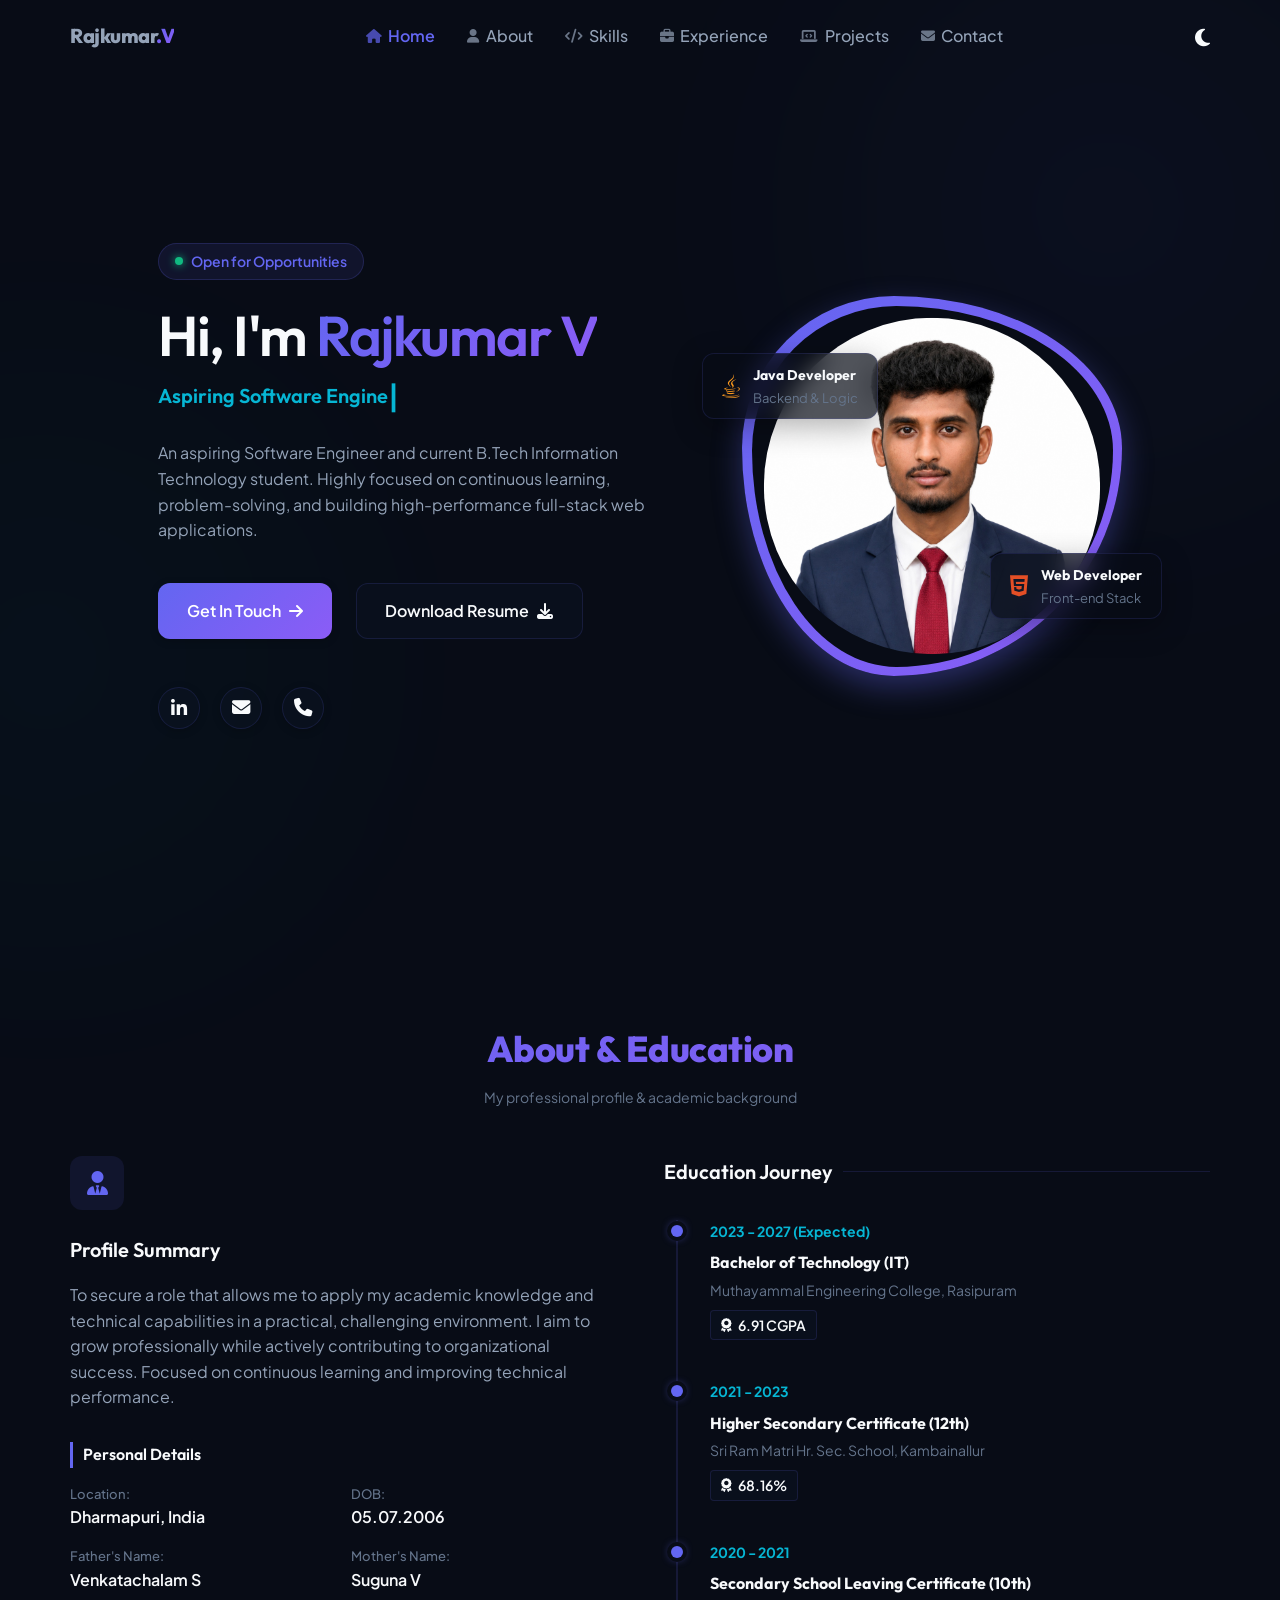
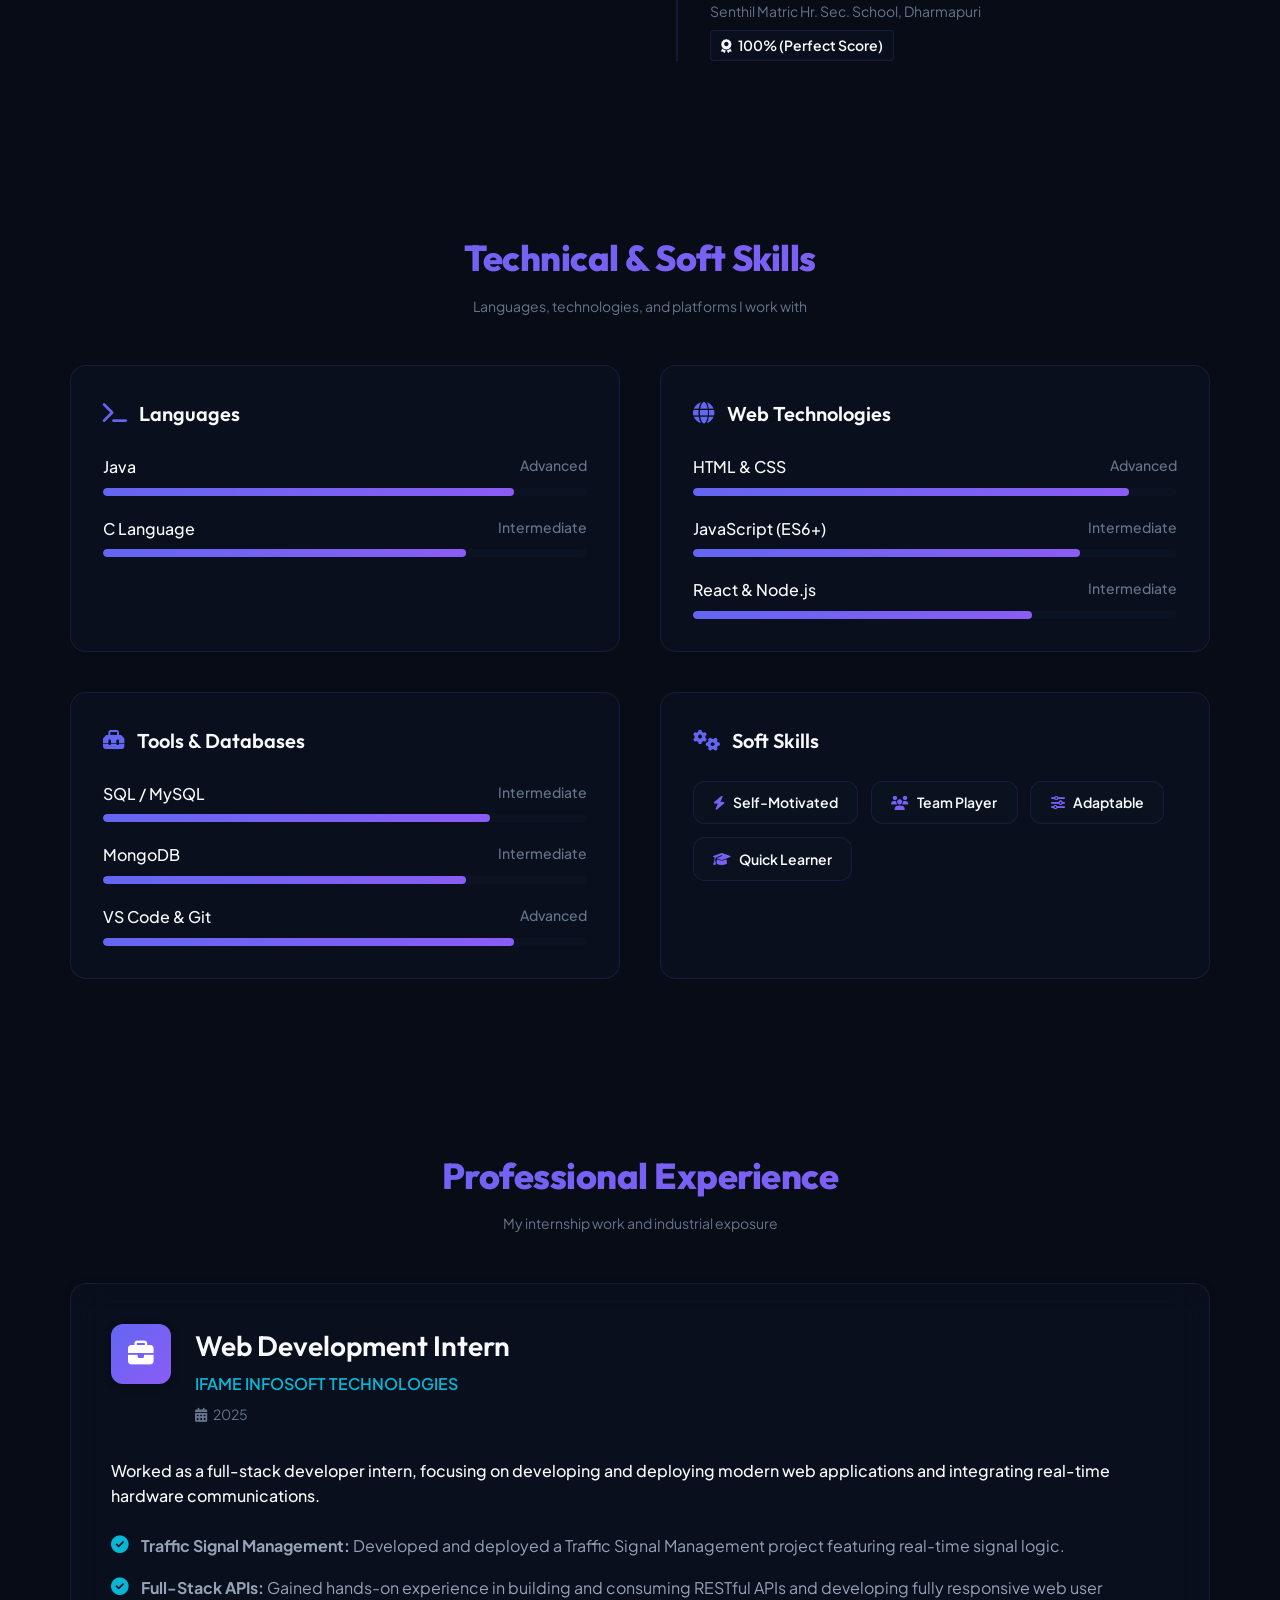
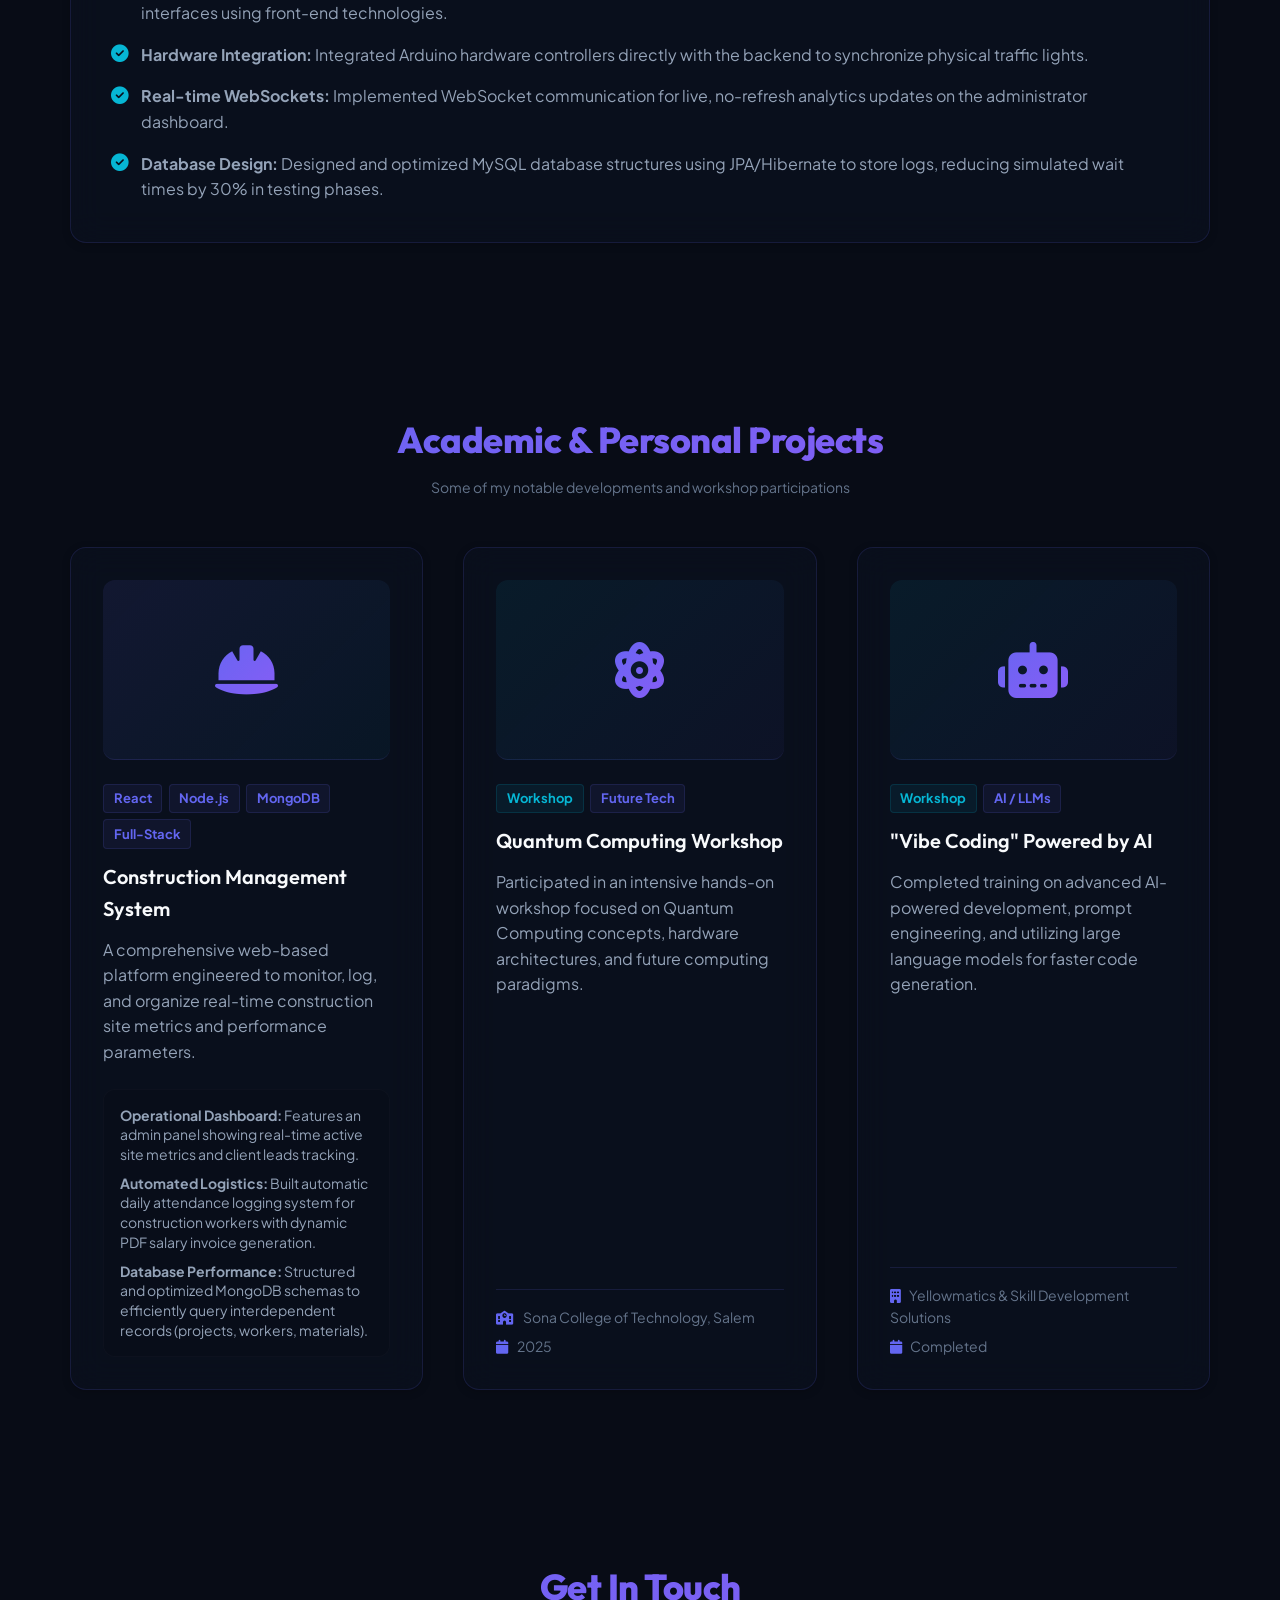
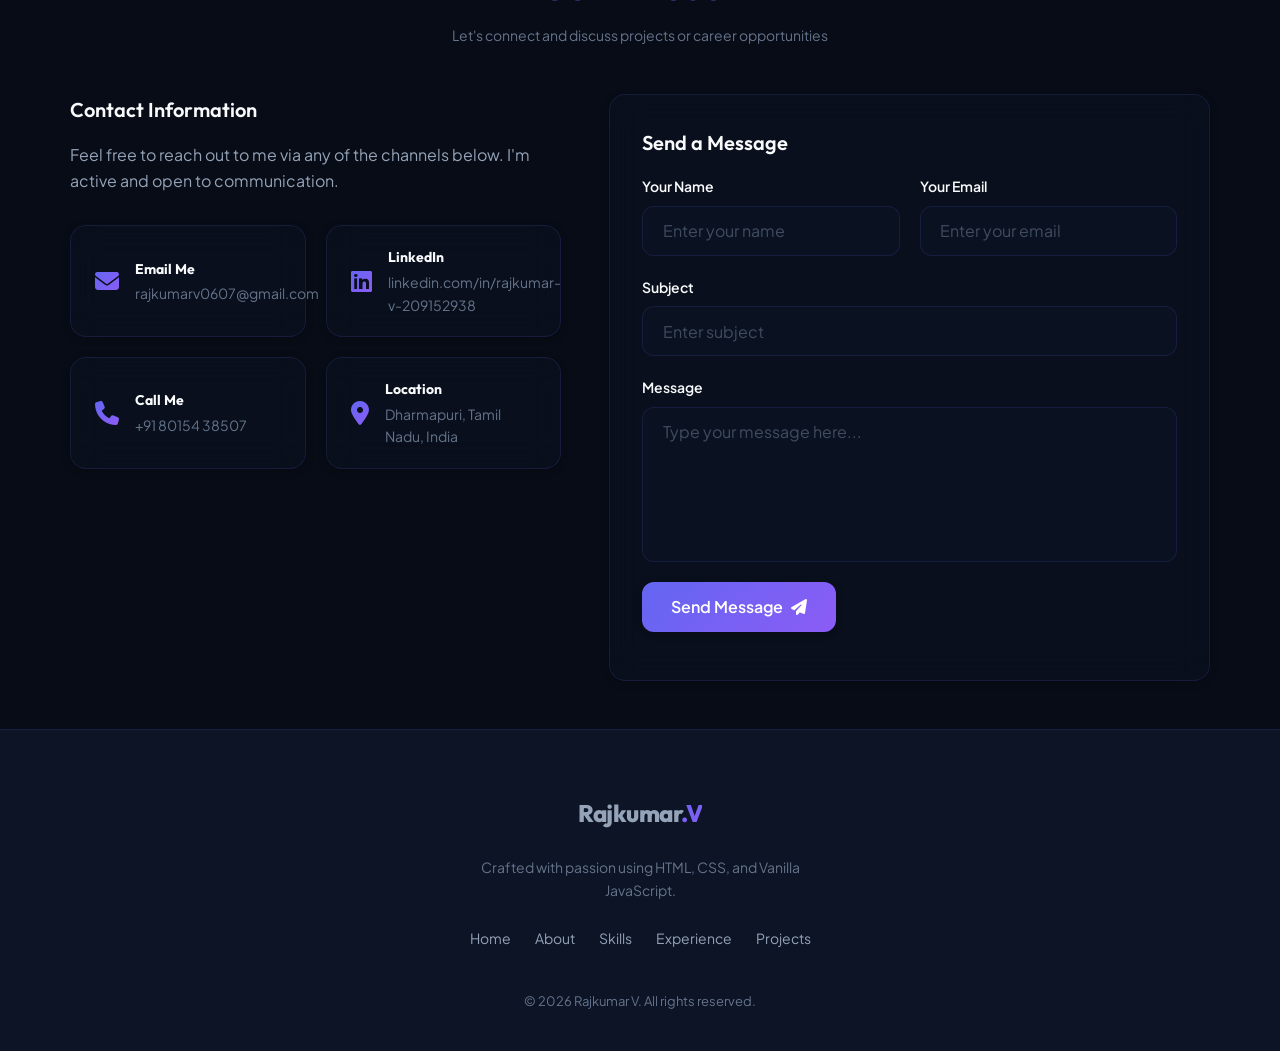
==== index.html @ 63c6a7fe "Updated code" ====
<!DOCTYPE html>
<html lang="en">
<head>
    <meta charset="UTF-8">
    <meta name="viewport" content="width=device-width, initial-scale=1.0">
    <title>Rajkumar V | Aspiring Software Engineer | B.Tech IT Portfolio</title>
    <meta name="description" content="Portfolio of Rajkumar V, an Aspiring Software Engineer and B.Tech IT student specializing in Java, Web Technologies, React, and Full-Stack Development.">
    <meta name="keywords" content="Rajkumar V, Software Engineer, Portfolio, B.Tech IT, Web Developer, Full-Stack Developer, Muthayammal Engineering College">
    <meta name="author" content="Rajkumar V">
    
    <!-- Google Fonts -->
    <link rel="preconnect" href="https://fonts.googleapis.com">
    <link rel="preconnect" href="https://fonts.gstatic.com" crossorigin>
    <link href="https://fonts.googleapis.com/css2?family=Plus+Jakarta+Sans:wght@300;400;500;600;700;800&family=Outfit:wght@300;400;500;600;700;800&display=swap" rel="stylesheet">
    
    <!-- Font Awesome Icons -->
    <link rel="stylesheet" href="https://cdnjs.cloudflare.com/ajax/libs/font-awesome/6.4.0/css/all.min.css">
    
    <!-- Inline CSS (Combined style.css) -->
    <style>
        /*==================== VARIABLES CSS ====================*/
        :root {
            --header-height: 4.5rem;

            /* Theme Colors (Default Dark Mode) */
            --first-color: #6366f1;
            --first-color-alt: #8b5cf6;
            --bg-color: #080c16;
            --surface-color: rgba(13, 20, 38, 0.4);
            --surface-color-solid: #0d1426;
            --border-color: rgba(99, 102, 241, 0.15);
            --title-color: #f8fafc;
            --text-color: #94a3b8;
            --text-color-light: #64748b;
            --input-bg: rgba(13, 20, 38, 0.6);
            --accent-cyan: #06b6d4;
            
            /* Gradients */
            --gradient-primary: linear-gradient(135deg, var(--first-color) 0%, var(--first-color-alt) 100%);
            --gradient-cyan: linear-gradient(135deg, #06b6d4 0%, #3b82f6 100%);
            --gradient-glow: radial-gradient(circle, rgba(99, 102, 241, 0.15) 0%, rgba(0, 0, 0, 0) 70%);

            /* Fonts & Typography */
            --body-font: 'Plus Jakarta Sans', sans-serif;
            --title-font: 'Outfit', sans-serif;
            
            --biggest-font-size: 2.5rem;
            --h1-font-size: 2rem;
            --h2-font-size: 1.5rem;
            --h3-font-size: 1.25rem;
            --normal-font-size: .938rem;
            --small-font-size: .813rem;
            --smaller-font-size: .75rem;

            /* Font weight */
            --font-medium: 500;
            --font-semi-bold: 600;
            --font-bold: 700;
            --font-extra-bold: 800;

            /* Margins & Paddings */
            --mb-0-5: .5rem;
            --mb-0-75: .75rem;
            --mb-1: 1rem;
            --mb-1-5: 1.5rem;
            --mb-2: 2rem;
            --mb-2-5: 2.5rem;
            --mb-3: 3rem;

            /* z-index */
            --z-tooltip: 10;
            --z-fixed: 100;
            --z-modal: 1000;

            /* Shadow & Border Radius */
            --shadow-sm: 0 2px 8px rgba(0, 0, 0, 0.2);
            --shadow-md: 0 8px 30px rgba(0, 0, 0, 0.3);
            --shadow-glow: 0 0 25px rgba(99, 102, 241, 0.25);
            --border-radius-lg: 24px;
            --border-radius-md: 16px;
            --border-radius-sm: 12px;

            /* Transition */
            --transition-smooth: all 0.4s cubic-bezier(0.25, 1, 0.5, 1);
        }

        /* Light Theme Variables */
        .light-theme {
            --bg-color: #f8fafc;
            --surface-color: rgba(255, 255, 255, 0.7);
            --surface-color-solid: #ffffff;
            --border-color: rgba(79, 70, 229, 0.15);
            --title-color: #0f172a;
            --text-color: #475569;
            --text-color-light: #64748b;
            --input-bg: #f1f5f9;
            --accent-cyan: #0891b2;
            --gradient-glow: radial-gradient(circle, rgba(79, 70, 229, 0.08) 0%, rgba(0, 0, 0, 0) 70%);
            --shadow-md: 0 10px 30px rgba(17, 24, 39, 0.06);
        }

        /* Responsive typography */
        @media screen and (min-width: 968px) {
            :root {
                --biggest-font-size: 3.5rem;
                --h1-font-size: 2.25rem;
                --h2-font-size: 1.75rem;
                --h3-font-size: 1.25rem;
                --normal-font-size: 1rem;
                --small-font-size: .875rem;
                --smaller-font-size: .813rem;
            }
        }

        /*==================== BASE ====================*/
        * {
            box-sizing: border-box;
            padding: 0;
            margin: 0;
        }

        html {
            scroll-behavior: smooth;
        }

        body {
            margin: 0;
            font-family: var(--body-font);
            font-size: var(--normal-font-size);
            background-color: var(--bg-color);
            color: var(--text-color);
            transition: var(--transition-smooth);
            overflow-x: hidden;
            line-height: 1.6;
        }

        h1, h2, h3, h4 {
            color: var(--title-color);
            font-family: var(--title-font);
            font-weight: var(--font-semi-bold);
            transition: var(--transition-smooth);
        }

        ul {
            list-style: none;
        }

        a {
            text-decoration: none;
            color: inherit;
            transition: var(--transition-smooth);
        }

        img {
            max-width: 100%;
            height: auto;
            display: block;
        }

        button, input, textarea {
            font-family: var(--body-font);
            font-size: var(--normal-font-size);
            border: none;
            outline: none;
            background: none;
        }

        /*==================== REUSABLE LAYOUT CLASSES ====================*/
        .container {
            max-width: 1140px;
            margin-left: var(--mb-1-5);
            margin-right: var(--mb-1-5);
        }

        .grid {
            display: grid;
            gap: 1.5rem;
        }

        .section {
            padding: 6.5rem 0 2rem;
        }

        .section-title {
            font-size: var(--h1-font-size);
            font-weight: var(--font-extra-bold);
            text-align: center;
            margin-bottom: var(--mb-0-5);
            letter-spacing: -0.5px;
        }

        .section-subtitle {
            display: block;
            font-size: var(--small-font-size);
            color: var(--text-color-light);
            text-align: center;
            margin-bottom: var(--mb-3);
        }

        /*==================== BACKGROUND GLOWS ====================*/
        .bg-glow {
            position: absolute;
            width: 600px;
            height: 600px;
            border-radius: 50%;
            filter: blur(150px);
            pointer-events: none;
            z-index: -1;
            opacity: 0.8;
            transition: var(--transition-smooth);
        }

        .bg-glow-1 {
            top: -10%;
            right: -10%;
            background: radial-gradient(circle, rgba(99, 102, 241, 0.15) 0%, rgba(99, 102, 241, 0) 70%);
        }

        .bg-glow-2 {
            top: 40%;
            left: -20%;
            background: radial-gradient(circle, rgba(6, 182, 212, 0.1) 0%, rgba(6, 182, 212, 0) 70%);
        }

        /*==================== UTILITIES ====================*/
        .text-gradient {
            background: var(--gradient-primary);
            -webkit-background-clip: text;
            -webkit-text-fill-color: transparent;
            background-clip: text;
        }

        .glass-card {
            background: var(--surface-color);
            backdrop-filter: blur(16px);
            -webkit-backdrop-filter: blur(16px);
            border: 1px solid var(--border-color);
            border-radius: var(--border-radius-md);
            padding: 2rem;
            box-shadow: var(--shadow-sm);
            transition: var(--transition-smooth);
        }

        .glass-card:hover {
            transform: translateY(-6px);
            border-color: rgba(99, 102, 241, 0.35);
            box-shadow: var(--shadow-md), 0 10px 20px rgba(99, 102, 241, 0.05);
        }

        /* Buttons */
        .btn {
            display: inline-flex;
            align-items: center;
            justify-content: center;
            column-gap: .5rem;
            padding: 0.9rem 1.8rem;
            border-radius: var(--border-radius-sm);
            font-weight: var(--font-semi-bold);
            cursor: pointer;
            transition: var(--transition-smooth);
        }

        .btn-primary {
            background: var(--gradient-primary);
            color: #ffffff;
            box-shadow: var(--shadow-sm);
        }

        .btn-primary:hover {
            transform: translateY(-2px);
            box-shadow: var(--shadow-glow);
        }

        .btn-secondary {
            background: var(--surface-color);
            color: var(--title-color);
            border: 1px solid var(--border-color);
        }

        .btn-secondary:hover {
            background: var(--border-color);
            color: var(--title-color);
            transform: translateY(-2px);
        }

        /*==================== HEADER & NAV ====================*/
        .header {
            width: 100%;
            background-color: transparent;
            position: fixed;
            top: 0;
            left: 0;
            z-index: var(--z-fixed);
            transition: var(--transition-smooth);
        }

        .nav {
            height: var(--header-height);
            display: flex;
            justify-content: space-between;
            align-items: center;
        }

        .nav-logo {
            font-size: var(--h3-font-size);
            font-family: var(--title-font);
            font-weight: var(--font-extra-bold);
            letter-spacing: -0.5px;
        }

        .nav-logo .accent {
            background: var(--gradient-primary);
            -webkit-background-clip: text;
            -webkit-text-fill-color: transparent;
            background-clip: text;
        }

        .nav-list {
            display: flex;
            column-gap: 2rem;
        }

        .nav-link {
            font-size: var(--normal-font-size);
            font-weight: var(--font-medium);
            color: var(--text-color);
            display: flex;
            align-items: center;
            column-gap: 0.4rem;
        }

        .nav-link i {
            font-size: var(--small-font-size);
            opacity: 0.7;
            transition: var(--transition-smooth);
        }

        .nav-link:hover {
            color: var(--first-color);
        }

        .nav-link:hover i {
            color: var(--first-color);
            transform: translateY(-1px);
        }

        .active-link {
            color: var(--first-color);
            font-weight: var(--font-semi-bold);
        }

        .nav-toggle, .nav-close {
            display: none;
            font-size: 1.25rem;
            color: var(--title-color);
            cursor: pointer;
        }

        .nav-actions {
            display: flex;
            align-items: center;
            column-gap: 1.25rem;
        }

        /* Theme Toggle */
        .theme-toggle {
            font-size: 1.25rem;
            color: var(--title-color);
            cursor: pointer;
            transition: var(--transition-smooth);
        }

        .theme-toggle:hover {
            color: var(--first-color);
            transform: rotate(15deg);
        }

        .sun-icon {
            display: none;
        }

        /* Light mode icon display toggle */
        .light-theme .moon-icon {
            display: none;
        }
        .light-theme .sun-icon {
            display: inline-block;
        }

        /* Header style change on scroll */
        .scroll-header {
            background-color: rgba(8, 12, 22, 0.85);
            backdrop-filter: blur(12px);
            -webkit-backdrop-filter: blur(12px);
            box-shadow: 0 4px 20px rgba(0, 0, 0, 0.15);
            border-bottom: 1px solid var(--border-color);
        }

        .light-theme .scroll-header {
            background-color: rgba(248, 250, 252, 0.85);
            box-shadow: 0 4px 20px rgba(17, 24, 39, 0.05);
        }

        /*==================== HERO (HOME) ====================*/
        .home {
            min-height: 100vh;
            display: flex;
            align-items: center;
        }

        .home-container {
            align-items: center;
            row-gap: 4rem;
        }

        .home-badge {
            display: inline-flex;
            align-items: center;
            column-gap: 0.5rem;
            background: rgba(99, 102, 241, 0.1);
            border: 1px solid rgba(99, 102, 241, 0.2);
            color: var(--first-color);
            padding: 0.4rem 1rem;
            border-radius: 100px;
            font-size: var(--small-font-size);
            font-weight: var(--font-semi-bold);
            margin-bottom: var(--mb-1-5);
        }

        .badge-dot {
            width: 8px;
            height: 8px;
            border-radius: 50%;
            background-color: #10b981;
            box-shadow: 0 0 8px #10b981;
            animation: pulse 1.8s infinite;
        }

        .home-title {
            font-size: var(--biggest-font-size);
            line-height: 1.15;
            margin-bottom: var(--mb-0-5);
            letter-spacing: -1.5px;
        }

        .home-subtitle-wrapper {
            height: 2.5rem;
            display: flex;
            align-items: center;
            margin-bottom: var(--mb-1-5);
        }

        .home-subtitle {
            font-size: var(--h3-font-size);
            font-weight: var(--font-semi-bold);
            color: var(--accent-cyan);
            font-family: var(--title-font);
        }

        .typed-cursor {
            font-size: var(--h2-font-size);
            color: var(--accent-cyan);
            font-weight: var(--font-bold);
            animation: blink 0.8s infinite;
        }

        .home-description {
            font-size: var(--normal-font-size);
            color: var(--text-color);
            margin-bottom: var(--mb-2-5);
            max-width: 520px;
        }

        .home-buttons {
            display: flex;
            column-gap: 1.5rem;
            margin-bottom: var(--mb-3);
        }

        .home-socials {
            display: flex;
            column-gap: 1.25rem;
        }

        .home-social-link {
            width: 42px;
            height: 42px;
            border-radius: 50%;
            background: var(--surface-color);
            border: 1px solid var(--border-color);
            color: var(--title-color);
            display: flex;
            align-items: center;
            justify-content: center;
            font-size: 1.15rem;
            box-shadow: var(--shadow-sm);
        }

        .home-social-link:hover {
            background: var(--gradient-primary);
            color: #ffffff;
            border-color: transparent;
            transform: translateY(-3px);
            box-shadow: var(--shadow-glow);
        }

        /* Hero Image Wrapper */
        .home-img-wrapper {
            position: relative;
            justify-self: center;
            width: 320px;
            height: 320px;
        }

        .home-img-bg {
            width: 100%;
            height: 100%;
            border-radius: 40% 60% 60% 40% / 40% 40% 60% 60%;
            background: var(--gradient-primary);
            display: flex;
            align-items: center;
            justify-content: center;
            animation: blob-morph 8s infinite alternate;
            box-shadow: 0 12px 30px rgba(99, 102, 241, 0.35);
        }

        .home-img-container {
            width: 95%;
            height: 95%;
            border-radius: 40% 60% 60% 40% / 40% 40% 60% 60%;
            background-color: var(--bg-color);
            overflow: hidden;
            display: flex;
            align-items: center;
            justify-content: center;
            animation: blob-morph 8s infinite alternate;
            transition: var(--transition-smooth);
        }

        .home-img {
            width: 98%;
            height: 98%;
            object-fit: cover;
            border-radius: 50%;
            transform: scale(0.95);
            transition: var(--transition-smooth);
        }

        .home-img-wrapper:hover .home-img {
            transform: scale(1.05);
        }

        /* Floating Badges */
        .floating-badge {
            position: absolute;
            display: flex;
            align-items: center;
            column-gap: 0.8rem;
            background: rgba(8, 12, 22, 0.7);
            backdrop-filter: blur(12px);
            -webkit-backdrop-filter: blur(12px);
            border: 1px solid var(--border-color);
            border-radius: var(--border-radius-sm);
            padding: 0.6rem 1.2rem;
            box-shadow: var(--shadow-md);
        }

        .light-theme .floating-badge {
            background: rgba(255, 255, 255, 0.85);
        }

        .floating-badge i {
            font-size: 1.5rem;
        }

        .floating-badge h4 {
            font-size: var(--small-font-size);
            font-weight: var(--font-bold);
            margin-bottom: 0.1rem;
        }

        .floating-badge p {
            font-size: var(--smaller-font-size);
            color: var(--text-color-light);
        }

        .badge-1 {
            top: 15%;
            left: -40px;
            animation: float 4s ease-in-out infinite;
        }

        .badge-2 {
            bottom: 15%;
            right: -40px;
            animation: float 4.5s ease-in-out infinite alternate;
        }

        .java-color { color: #f89820; }
        .html-color { color: #e34f26; }

        /*==================== ABOUT & EDUCATION ====================*/
        .about-container {
            row-gap: 3.5rem;
        }

        .profile-card {
            position: relative;
            overflow: hidden;
        }

        .card-icon-container {
            width: 54px;
            height: 54px;
            border-radius: var(--border-radius-sm);
            background: rgba(99, 102, 241, 0.1);
            color: var(--first-color);
            display: flex;
            align-items: center;
            justify-content: center;
            font-size: 1.5rem;
            margin-bottom: var(--mb-1-5);
        }

        .profile-card h3 {
            font-size: var(--h3-font-size);
            margin-bottom: var(--mb-1);
        }

        .profile-card p {
            color: var(--text-color);
            margin-bottom: var(--mb-2);
        }

        /* Personal Details */
        .personal-details h4 {
            font-size: var(--normal-font-size);
            margin-bottom: var(--mb-1);
            border-left: 3px solid var(--first-color);
            padding-left: 0.6rem;
        }

        .details-grid {
            display: grid;
            grid-template-columns: repeat(auto-fit, minmax(220px, 1fr));
            gap: 1rem;
        }

        .detail-item {
            display: flex;
            flex-direction: column;
        }

        .detail-label {
            font-size: var(--smaller-font-size);
            color: var(--text-color-light);
            font-weight: var(--font-medium);
        }

        .detail-value {
            font-size: var(--normal-font-size);
            color: var(--title-color);
            font-weight: var(--font-semi-bold);
        }

        /* Timeline Education */
        .education-timeline-wrapper h3 {
            font-size: var(--h3-font-size);
            margin-bottom: var(--mb-2);
            display: flex;
            align-items: center;
            column-gap: 0.6rem;
        }

        .education-timeline-wrapper h3::after {
            content: '';
            display: block;
            height: 1px;
            flex-grow: 1;
            background: var(--border-color);
        }

        .timeline {
            border-left: 2px solid var(--border-color);
            margin-left: 0.75rem;
            display: flex;
            flex-direction: column;
            row-gap: 2.5rem;
            position: relative;
        }

        .timeline-item {
            position: relative;
            padding-left: 2rem;
        }

        .timeline-dot {
            position: absolute;
            left: -7px;
            top: 5px;
            width: 12px;
            height: 12px;
            border-radius: 50%;
            background-color: var(--first-color);
            box-shadow: 0 0 0 4px var(--bg-color), 0 0 10px var(--first-color);
            transition: var(--transition-smooth);
        }

        .timeline-item:hover .timeline-dot {
            background-color: var(--accent-cyan);
            box-shadow: 0 0 0 4px var(--bg-color), 0 0 10px var(--accent-cyan);
        }

        .timeline-date {
            font-size: var(--small-font-size);
            font-weight: var(--font-bold);
            color: var(--accent-cyan);
            margin-bottom: var(--mb-0-5);
        }

        .timeline-content h4 {
            font-size: var(--normal-font-size);
            font-weight: var(--font-bold);
            margin-bottom: 0.2rem;
        }

        .timeline-institution {
            font-size: var(--small-font-size);
            color: var(--text-color-light);
            margin-bottom: var(--mb-0-5);
        }

        .timeline-score {
            display: inline-flex;
            align-items: center;
            column-gap: 0.4rem;
            font-size: var(--small-font-size);
            font-weight: var(--font-semi-bold);
            color: var(--title-color);
            background: var(--surface-color);
            border: 1px solid var(--border-color);
            padding: 0.2rem 0.6rem;
            border-radius: 4px;
        }

        /*==================== SKILLS ====================*/
        .skills-container {
            grid-template-columns: 1fr;
            row-gap: 2rem;
        }

        .skills-card {
            background: var(--surface-color);
            border: 1px solid var(--border-color);
            border-radius: var(--border-radius-md);
            padding: 2rem;
            transition: var(--transition-smooth);
        }

        .skills-card:hover {
            border-color: rgba(99, 102, 241, 0.35);
            box-shadow: var(--shadow-sm);
        }

        .skills-header {
            display: flex;
            align-items: center;
            column-gap: 0.75rem;
            margin-bottom: var(--mb-1-5);
        }

        .skills-icon {
            font-size: 1.35rem;
            color: var(--first-color);
        }

        .skills-header h3 {
            font-size: var(--h3-font-size);
        }

        .skills-list {
            display: flex;
            flex-direction: column;
            row-gap: 1.25rem;
        }

        .skills-info {
            display: flex;
            justify-content: space-between;
            font-weight: var(--font-medium);
            margin-bottom: var(--mb-0-5);
            font-size: var(--normal-font-size);
        }

        .skills-info span:first-child {
            color: var(--title-color);
        }

        .skills-info span:last-child {
            color: var(--text-color-light);
            font-size: var(--small-font-size);
        }

        .skills-bar {
            height: 8px;
            background-color: var(--input-bg);
            border-radius: 10px;
            overflow: hidden;
        }

        .skills-percentage {
            height: 100%;
            border-radius: 10px;
            background: var(--gradient-primary);
            transition: width 1.5s cubic-bezier(0.25, 1, 0.5, 1);
        }

        /* Soft Skills tags styling */
        .soft-skills-grid {
            display: flex;
            flex-wrap: wrap;
            gap: 0.8rem;
        }

        .soft-skill-tag {
            display: inline-flex;
            align-items: center;
            column-gap: 0.5rem;
            background: var(--surface-color);
            border: 1px solid var(--border-color);
            padding: 0.6rem 1.2rem;
            border-radius: var(--border-radius-sm);
            font-weight: var(--font-semi-bold);
            color: var(--title-color);
            font-size: var(--small-font-size);
            transition: var(--transition-smooth);
        }

        .soft-skill-tag:hover {
            transform: translateY(-2px);
            border-color: var(--first-color);
            box-shadow: 0 4px 12px rgba(99, 102, 241, 0.15);
        }

        /*==================== EXPERIENCE (INTERNSHIP) ====================*/
        .experience-card {
            position: relative;
            padding: 2.5rem;
        }

        .experience-header {
            display: flex;
            column-gap: 1.5rem;
            margin-bottom: var(--mb-2);
            flex-wrap: wrap;
            row-gap: 1rem;
        }

        .exp-icon {
            width: 60px;
            height: 60px;
            background: var(--gradient-primary);
            color: #ffffff;
            border-radius: var(--border-radius-sm);
            display: flex;
            align-items: center;
            justify-content: center;
            font-size: 1.6rem;
            box-shadow: var(--shadow-sm);
        }

        .exp-meta {
            display: flex;
            flex-direction: column;
        }

        .exp-meta h3 {
            font-size: var(--h2-font-size);
            margin-bottom: 0.2rem;
        }

        .company-name {
            font-weight: var(--font-semi-bold);
            color: var(--accent-cyan);
            margin-bottom: 0.4rem;
        }

        .exp-duration {
            font-size: var(--small-font-size);
            color: var(--text-color-light);
            display: inline-flex;
            align-items: center;
            column-gap: 0.4rem;
        }

        .exp-intro-text {
            margin-bottom: var(--mb-1-5);
            font-size: var(--normal-font-size);
            color: var(--title-color);
            font-weight: var(--font-medium);
        }

        .exp-points {
            display: flex;
            flex-direction: column;
            row-gap: 1rem;
        }

        .exp-points li {
            display: flex;
            column-gap: 0.75rem;
            align-items: flex-start;
        }

        .exp-points li i {
            color: var(--accent-cyan);
            font-size: 1.1rem;
            margin-top: 0.2rem;
        }

        .exp-points li span {
            font-size: var(--normal-font-size);
            color: var(--text-color);
        }

        /*==================== PROJECTS & WORKSHOPS ====================*/
        .projects-grid {
            grid-template-columns: 1fr;
            gap: 2rem;
        }

        .project-card {
            overflow: hidden;
            display: flex;
            flex-direction: column;
            height: 100%;
        }

        .project-img-wrapper {
            height: 180px;
            background: linear-gradient(135deg, rgba(99, 102, 241, 0.1) 0%, rgba(6, 182, 212, 0.05) 100%);
            border-radius: var(--border-radius-sm);
            display: flex;
            align-items: center;
            justify-content: center;
            position: relative;
            border-bottom: 1px solid var(--border-color);
            overflow: hidden;
        }

        .project-icon-overlay {
            font-size: 3.5rem;
            background: var(--gradient-primary);
            -webkit-background-clip: text;
            -webkit-text-fill-color: transparent;
            background-clip: text;
            transition: var(--transition-smooth);
        }

        .project-card:hover .project-icon-overlay {
            transform: scale(1.15) rotate(5deg);
        }

        .workshop-img {
            background: linear-gradient(135deg, rgba(6, 182, 212, 0.08) 0%, rgba(99, 102, 241, 0.05) 100%);
        }

        .project-info {
            padding-top: var(--mb-1-5);
            flex-grow: 1;
            display: flex;
            flex-direction: column;
        }

        .project-tags {
            display: flex;
            flex-wrap: wrap;
            gap: 0.4rem;
            margin-bottom: var(--mb-0-75);
        }

        .project-tag {
            font-size: var(--smaller-font-size);
            font-weight: var(--font-bold);
            background: rgba(99, 102, 241, 0.08);
            color: var(--first-color);
            padding: 0.2rem 0.6rem;
            border-radius: 4px;
            border: 1px solid rgba(99, 102, 241, 0.15);
        }

        .workshop-tag {
            background: rgba(6, 182, 212, 0.08);
            color: var(--accent-cyan);
            border: 1px solid rgba(6, 182, 212, 0.15);
        }

        .project-info h3 {
            font-size: var(--h3-font-size);
            margin-bottom: var(--mb-0-75);
        }

        .project-description {
            font-size: var(--normal-font-size);
            color: var(--text-color);
            margin-bottom: var(--mb-1-5);
        }

        .project-details-expand {
            background: rgba(8, 12, 22, 0.3);
            border-radius: var(--border-radius-sm);
            padding: 1rem;
            margin-top: auto;
            border: 1px solid rgba(255, 255, 255, 0.02);
        }

        .light-theme .project-details-expand {
            background: rgba(241, 245, 249, 0.5);
        }

        .project-details-expand ul {
            display: flex;
            flex-direction: column;
            row-gap: 0.6rem;
        }

        .project-details-expand li {
            font-size: var(--small-font-size);
            line-height: 1.4;
        }

        .workshop-details {
            display: flex;
            flex-direction: column;
            row-gap: 0.4rem;
            font-size: var(--small-font-size);
            color: var(--text-color-light);
            margin-top: auto;
            padding-top: var(--mb-1);
            border-top: 1px solid var(--border-color);
        }

        .workshop-org i, .workshop-date i {
            margin-right: 0.4rem;
            color: var(--first-color);
        }

        /*==================== CONTACT ====================*/
        .contact-container {
            row-gap: 3.5rem;
        }

        .contact-info h3, .contact-form-container h3 {
            font-size: var(--h3-font-size);
            margin-bottom: var(--mb-1);
        }

        .contact-intro {
            font-size: var(--normal-font-size);
            color: var(--text-color);
            margin-bottom: var(--mb-2);
        }

        .contact-cards-grid {
            display: grid;
            grid-template-columns: repeat(auto-fit, minmax(220px, 1fr));
            gap: 1.25rem;
        }

        .contact-card {
            display: flex;
            align-items: center;
            column-gap: 1rem;
            padding: 1.25rem 1.5rem;
        }

        .contact-card-icon {
            font-size: 1.5rem;
            background: var(--gradient-primary);
            -webkit-background-clip: text;
            -webkit-text-fill-color: transparent;
            background-clip: text;
        }

        .contact-card h4 {
            font-size: var(--small-font-size);
            font-weight: var(--font-bold);
            margin-bottom: 0.15rem;
        }

        .contact-card p {
            font-size: var(--small-font-size);
            color: var(--text-color-light);
        }

        /* Contact Form */
        .contact-form {
            display: flex;
            flex-direction: column;
            row-gap: 1.25rem;
        }

        .form-group-grid {
            display: grid;
            grid-template-columns: 1fr;
            gap: 1.25rem;
        }

        .form-group {
            display: flex;
            flex-direction: column;
        }

        .form-group label {
            font-size: var(--small-font-size);
            font-weight: var(--font-semi-bold);
            color: var(--title-color);
            margin-bottom: 0.5rem;
        }

        .form-input {
            background: var(--input-bg);
            border: 1px solid var(--border-color);
            padding: 0.85rem 1.2rem;
            border-radius: var(--border-radius-sm);
            color: var(--title-color);
            font-family: var(--body-font);
            font-size: var(--normal-font-size);
            transition: var(--transition-smooth);
        }

        .form-input::placeholder {
            color: var(--text-color-light);
            opacity: 0.6;
        }

        .form-input:focus {
            border-color: var(--first-color);
            box-shadow: 0 0 10px rgba(99, 102, 241, 0.15);
        }

        textarea.form-input {
            resize: none;
        }

        .form-submit-btn {
            align-self: flex-start;
        }

        .form-status-msg {
            margin-top: var(--mb-1);
            font-size: var(--small-font-size);
            font-weight: var(--font-semi-bold);
        }
        .form-status-msg.success {
            color: #10b981;
        }
        .form-status-msg.error {
            color: #ef4444;
        }

        /*==================== FOOTER ====================*/
        .footer {
            background-color: var(--surface-color-solid);
            border-top: 1px solid var(--border-color);
            padding: 4rem 0 2.5rem;
            transition: var(--transition-smooth);
        }

        .footer-container {
            display: flex;
            flex-direction: column;
            align-items: center;
            row-gap: 1.5rem;
            text-align: center;
        }

        .footer-logo {
            font-size: 1.5rem;
            font-family: var(--title-font);
            font-weight: var(--font-extra-bold);
            letter-spacing: -0.5px;
        }

        .footer-logo .accent {
            background: var(--gradient-primary);
            -webkit-background-clip: text;
            -webkit-text-fill-color: transparent;
            background-clip: text;
        }

        .footer-text {
            font-size: var(--small-font-size);
            color: var(--text-color-light);
            max-width: 320px;
        }

        .footer-links {
            display: flex;
            column-gap: 1.5rem;
            flex-wrap: wrap;
            justify-content: center;
            row-gap: 0.5rem;
        }

        .footer-links a {
            font-size: var(--small-font-size);
            color: var(--text-color);
        }

        .footer-links a:hover {
            color: var(--first-color);
        }

        .footer-copy {
            font-size: var(--smaller-font-size);
            color: var(--text-color-light);
            margin-top: 1rem;
        }

        /*==================== SCROLLBAR ====================*/
        ::-webkit-scrollbar {
            width: 10px;
        }

        ::-webkit-scrollbar-track {
            background: var(--bg-color);
        }

        ::-webkit-scrollbar-thumb {
            background: rgba(99, 102, 241, 0.2);
            border-radius: 10px;
        }

        ::-webkit-scrollbar-thumb:hover {
            background: rgba(99, 102, 241, 0.45);
        }

        /*==================== KEYFRAMES ====================*/
        @keyframes pulse {
            0% { transform: scale(0.9); opacity: 0.6; }
            50% { transform: scale(1.1); opacity: 1; box-shadow: 0 0 12px #10b981; }
            100% { transform: scale(0.9); opacity: 0.6; }
        }

        @keyframes blink {
            50% { opacity: 0; }
        }

        @keyframes float {
            0% { transform: translateY(0); }
            50% { transform: translateY(-10px); }
            100% { transform: translateY(0); }
        }

        @keyframes blob-morph {
            0% { border-radius: 40% 60% 60% 40% / 40% 40% 60% 60%; }
            50% { border-radius: 60% 40% 40% 60% / 60% 60% 40% 40%; }
            100% { border-radius: 40% 60% 60% 40% / 40% 40% 60% 60%; }
        }

        /*==================== RESPONSIVE BREAKPOINTS ====================*/
        /* Small devices */
        @media screen and (max-width: 350px) {
            .container {
                margin-left: var(--mb-1);
                margin-right: var(--mb-1);
            }
            
            .home-buttons {
                flex-direction: column;
                row-gap: 1rem;
            }
            
            .home-img-wrapper {
                width: 240px;
                height: 240px;
            }
            
            .badge-1 { left: -10px; }
            .badge-2 { right: -10px; }
            
            .details-grid {
                grid-template-columns: 1fr;
            }
        }

        /* Medium devices */
        @media screen and (max-width: 767px) {
            .nav-menu {
                position: fixed;
                top: -100%;
                left: 0;
                width: 100%;
                background-color: var(--surface-color-solid);
                border-bottom: 1px solid var(--border-color);
                box-shadow: 0 4px 20px rgba(0, 0, 0, 0.15);
                padding: 4.5rem 0 3.5rem;
                transition: var(--transition-smooth);
                z-index: var(--z-fixed);
            }
            
            .light-theme .nav-menu {
                background-color: var(--bg-color);
            }
            
            .nav-menu.show-menu {
                top: 0;
            }

            .nav-list {
                flex-direction: column;
                align-items: center;
                row-gap: 2rem;
            }
            
            .nav-toggle, .nav-close {
                display: inline-block;
            }
            
            .nav-close {
                position: absolute;
                top: 1.5rem;
                right: 1.5rem;
            }
        }

        @media screen and (min-width: 576px) {
            .form-group-grid {
                grid-template-columns: repeat(2, 1fr);
            }
        }

        @media screen and (min-width: 768px) {
            .section {
                padding: 7.5rem 0 3rem;
            }
            
            .home-container {
                grid-template-columns: 1.2fr 0.8fr;
                column-gap: 2rem;
            }
            
            .about-container {
                grid-template-columns: 1fr 1fr;
                column-gap: 3rem;
            }
            
            .skills-container {
                grid-template-columns: repeat(2, 1fr);
                gap: 2.5rem;
            }
            
            .projects-grid {
                grid-template-columns: repeat(2, 1fr);
                gap: 2.5rem;
            }
            
            .contact-container {
                grid-template-columns: 0.9fr 1.1fr;
                column-gap: 3rem;
            }
        }

        /* Large devices */
        @media screen and (min-width: 968px) {
            .container {
                margin-left: auto;
                margin-right: auto;
            }
            
            .home-container {
                column-gap: 4rem;
            }
            
            .home-img-wrapper {
                width: 380px;
                height: 380px;
            }
            
            .projects-grid {
                grid-template-columns: repeat(3, 1fr);
            }
        }

        /* Animations for scrolling */
        .fade-in-up {
            opacity: 0;
            transform: translateY(30px);
            transition: opacity 0.8s ease-out, transform 0.8s cubic-bezier(0.25, 1, 0.5, 1);
        }

        .fade-in-up.active {
            opacity: 1;
            transform: translateY(0);
        }
    </style>
</head>
<body class="dark-theme">
    <!-- Background Elements -->
    <div class="bg-glow bg-glow-1"></div>
    <div class="bg-glow bg-glow-2"></div>

    <!-- Navigation Header -->
    <header class="header" id="header">
        <nav class="nav container">
            <a href="#home" class="nav-logo" id="nav-logo">
                <span>Rajkumar</span><span class="accent">.V</span>
            </a>
            
            <div class="nav-menu" id="nav-menu">
                <ul class="nav-list">
                    <li class="nav-item"><a href="#home" class="nav-link active-link" id="link-home"><i class="fa-solid fa-house"></i> Home</a></li>
                    <li class="nav-item"><a href="#about" class="nav-link" id="link-about"><i class="fa-solid fa-user"></i> About</a></li>
                    <li class="nav-item"><a href="#skills" class="nav-link" id="link-skills"><i class="fa-solid fa-code"></i> Skills</a></li>
                    <li class="nav-item"><a href="#experience" class="nav-link" id="link-experience"><i class="fa-solid fa-briefcase"></i> Experience</a></li>
                    <li class="nav-item"><a href="#projects" class="nav-link" id="link-projects"><i class="fa-solid fa-laptop-code"></i> Projects</a></li>
                    <li class="nav-item"><a href="#contact" class="nav-link" id="link-contact"><i class="fa-solid fa-envelope"></i> Contact</a></li>
                </ul>
                <div class="nav-close" id="nav-close">
                    <i class="fa-solid fa-xmark"></i>
                </div>
            </div>

            <div class="nav-actions">
                <!-- Theme Toggle Button -->
                <button class="theme-toggle" id="theme-toggle" aria-label="Toggle dark/light theme">
                    <i class="fa-solid fa-moon moon-icon"></i>
                    <i class="fa-solid fa-sun sun-icon"></i>
                </button>
                
                <!-- Toggle Menu Button for Mobile -->
                <div class="nav-toggle" id="nav-toggle">
                    <i class="fa-solid fa-bars"></i>
                </div>
            </div>
        </nav>
    </header>

    <!-- Main Content -->
    <main class="main">
        <!-- Hero Section -->
        <section class="home section" id="home">
            <div class="home-container container grid">
                <div class="home-content">
                    <div class="home-badge">
                        <span class="badge-dot"></span> Open for Opportunities
                    </div>
                    <h1 class="home-title" id="home-title">
                        Hi, I'm <span class="text-gradient">Rajkumar V</span>
                    </h1>
                    <div class="home-subtitle-wrapper">
                        <span class="home-subtitle" id="typewriter-text"></span>
                        <span class="typed-cursor">|</span>
                    </div>
                    <p class="home-description">
                        An aspiring Software Engineer and current B.Tech Information Technology student. Highly focused on continuous learning, problem-solving, and building high-performance full-stack web applications.
                    </p>
                    
                    <div class="home-buttons">
                        <a href="#contact" class="btn btn-primary" id="btn-hero-contact">
                            <span>Get In Touch</span>
                            <i class="fa-solid fa-arrow-right"></i>
                        </a>
                        <a href="Rajkumar_V_Resume.pdf" download="Rajkumar_V_Resume.pdf" class="btn btn-secondary" id="btn-hero-resume">
                            <span>Download Resume</span>
                            <i class="fa-solid fa-download"></i>
                        </a>
                    </div>

                    <div class="home-socials">
                        <a href="https://linkedin.com/in/rajkumar-v-209152938" target="_blank" class="home-social-link" id="hero-social-linkedin" aria-label="LinkedIn Profile">
                            <i class="fa-brands fa-linkedin-in"></i>
                        </a>
                        <a href="mailto:rajkumarv0607@gmail.com" class="home-social-link" id="hero-social-email" aria-label="Email Rajkumar">
                            <i class="fa-solid fa-envelope"></i>
                        </a>
                        <a href="tel:+918015438507" class="home-social-link" id="hero-social-phone" aria-label="Call Rajkumar">
                            <i class="fa-solid fa-phone"></i>
                        </a>
                    </div>
                </div>

                <div class="home-img-wrapper">
                    <div class="home-img-bg">
                        <div class="home-img-container">
                            <img src="avatar.jpg" alt="Rajkumar V Avatar Illustration" class="home-img">
                        </div>
                    </div>
                    <div class="floating-badge badge-1">
                        <i class="fa-brands fa-java java-color"></i>
                        <div>
                            <h4>Java Developer</h4>
                            <p>Backend & Logic</p>
                        </div>
                    </div>
                    <div class="floating-badge badge-2">
                        <i class="fa-brands fa-html5 html-color"></i>
                        <div>
                            <h4>Web Developer</h4>
                            <p>Front-end Stack</p>
                        </div>
                    </div>
                </div>
            </div>
        </section>

        <!-- About & Education Section -->
        <section class="about section" id="about">
            <h2 class="section-title text-gradient">About & Education</h2>
            <span class="section-subtitle">My professional profile & academic background</span>

            <div class="about-container container grid">
                <div class="about-card profile-card">
                    <div class="card-icon-container">
                        <i class="fa-solid fa-user-tie"></i>
                    </div>
                    <h3>Profile Summary</h3>
                    <p>
                        To secure a role that allows me to apply my academic knowledge and technical capabilities in a practical, challenging environment. I aim to grow professionally while actively contributing to organizational success. Focused on continuous learning and improving technical performance.
                    </p>
                    
                    <div class="personal-details">
                        <h4>Personal Details</h4>
                        <div class="details-grid">
                            <div class="detail-item">
                                <span class="detail-label">Location:</span>
                                <span class="detail-value">Dharmapuri, India</span>
                            </div>
                            <div class="detail-item">
                                <span class="detail-label">DOB:</span>
                                <span class="detail-value">05.07.2006</span>
                            </div>
                            <div class="detail-item">
                                <span class="detail-label">Father's Name:</span>
                                <span class="detail-value">Venkatachalam S</span>
                            </div>
                            <div class="detail-item">
                                <span class="detail-label">Mother's Name:</span>
                                <span class="detail-value">Suguna V</span>
                            </div>
                        </div>
                    </div>
                </div>

                <div class="education-timeline-wrapper">
                    <h3>Education Journey</h3>
                    
                    <div class="timeline">
                        <!-- Timeline Item 1 -->
                        <div class="timeline-item">
                            <div class="timeline-dot"></div>
                            <div class="timeline-date">2023 - 2027 (Expected)</div>
                            <div class="timeline-content">
                                <h4>Bachelor of Technology (IT)</h4>
                                <p class="timeline-institution">Muthayammal Engineering College, Rasipuram</p>
                                <span class="timeline-score"><i class="fa-solid fa-award"></i> 6.91 CGPA</span>
                            </div>
                        </div>
                        
                        <!-- Timeline Item 2 -->
                        <div class="timeline-item">
                            <div class="timeline-dot"></div>
                            <div class="timeline-date">2021 - 2023</div>
                            <div class="timeline-content">
                                <h4>Higher Secondary Certificate (12th)</h4>
                                <p class="timeline-institution">Sri Ram Matri Hr. Sec. School, Kambainallur</p>
                                <span class="timeline-score"><i class="fa-solid fa-award"></i> 68.16%</span>
                            </div>
                        </div>

                        <!-- Timeline Item 3 -->
                        <div class="timeline-item">
                            <div class="timeline-dot"></div>
                            <div class="timeline-date">2020 - 2021</div>
                            <div class="timeline-content">
                                <h4>Secondary School Leaving Certificate (10th)</h4>
                                <p class="timeline-institution">Senthil Matric Hr. Sec. School, Dharmapuri</p>
                                <span class="timeline-score"><i class="fa-solid fa-award"></i> 100% (Perfect Score)</span>
                            </div>
                        </div>
                    </div>
                </div>
            </div>
        </section>

        <!-- Skills Section -->
        <section class="skills section" id="skills">
            <h2 class="section-title text-gradient">Technical & Soft Skills</h2>
            <span class="section-subtitle">Languages, technologies, and platforms I work with</span>

            <div class="skills-container container grid">
                <!-- Programming Languages -->
                <div class="skills-card">
                    <div class="skills-header">
                        <i class="fa-solid fa-terminal skills-icon"></i>
                        <h3>Languages</h3>
                    </div>
                    <div class="skills-list">
                        <div class="skills-item">
                            <div class="skills-info">
                                <span>Java</span>
                                <span>Advanced</span>
                            </div>
                            <div class="skills-bar"><div class="skills-percentage" style="width: 85%;"></div></div>
                        </div>
                        <div class="skills-item">
                            <div class="skills-info">
                                <span>C Language</span>
                                <span>Intermediate</span>
                            </div>
                            <div class="skills-bar"><div class="skills-percentage" style="width: 75%;"></div></div>
                        </div>
                    </div>
                </div>

                <!-- Web Technologies -->
                <div class="skills-card">
                    <div class="skills-header">
                        <i class="fa-solid fa-globe skills-icon"></i>
                        <h3>Web Technologies</h3>
                    </div>
                    <div class="skills-list">
                        <div class="skills-item">
                            <div class="skills-info">
                                <span>HTML & CSS</span>
                                <span>Advanced</span>
                            </div>
                            <div class="skills-bar"><div class="skills-percentage" style="width: 90%;"></div></div>
                        </div>
                        <div class="skills-item">
                            <div class="skills-info">
                                <span>JavaScript (ES6+)</span>
                                <span>Intermediate</span>
                            </div>
                            <div class="skills-bar"><div class="skills-percentage" style="width: 80%;"></div></div>
                        </div>
                        <div class="skills-item">
                            <div class="skills-info">
                                <span>React & Node.js</span>
                                <span>Intermediate</span>
                            </div>
                            <div class="skills-bar"><div class="skills-percentage" style="width: 70%;"></div></div>
                        </div>
                    </div>
                </div>

                <!-- Tools & Databases -->
                <div class="skills-card">
                    <div class="skills-header">
                        <i class="fa-solid fa-toolbox skills-icon"></i>
                        <h3>Tools & Databases</h3>
                    </div>
                    <div class="skills-list">
                        <div class="skills-item">
                            <div class="skills-info">
                                <span>SQL / MySQL</span>
                                <span>Intermediate</span>
                            </div>
                            <div class="skills-bar"><div class="skills-percentage" style="width: 80%;"></div></div>
                        </div>
                        <div class="skills-item">
                            <div class="skills-info">
                                <span>MongoDB</span>
                                <span>Intermediate</span>
                            </div>
                            <div class="skills-bar"><div class="skills-percentage" style="width: 75%;"></div></div>
                        </div>
                        <div class="skills-item">
                            <div class="skills-info">
                                <span>VS Code & Git</span>
                                <span>Advanced</span>
                            </div>
                            <div class="skills-bar"><div class="skills-percentage" style="width: 85%;"></div></div>
                        </div>
                    </div>
                </div>

                <!-- Soft Skills -->
                <div class="skills-card">
                    <div class="skills-header">
                        <i class="fa-solid fa-gears skills-icon"></i>
                        <h3>Soft Skills</h3>
                    </div>
                    <div class="soft-skills-grid">
                        <span class="soft-skill-tag"><i class="fa-solid fa-bolt text-gradient"></i> Self-Motivated</span>
                        <span class="soft-skill-tag"><i class="fa-solid fa-users text-gradient"></i> Team Player</span>
                        <span class="soft-skill-tag"><i class="fa-solid fa-sliders text-gradient"></i> Adaptable</span>
                        <span class="soft-skill-tag"><i class="fa-solid fa-graduation-cap text-gradient"></i> Quick Learner</span>
                    </div>
                </div>
            </div>
        </section>

        <!-- Experience & Internship Section -->
        <section class="experience section" id="experience">
            <h2 class="section-title text-gradient">Professional Experience</h2>
            <span class="section-subtitle">My internship work and industrial exposure</span>

            <div class="experience-container container grid">
                <!-- Internship Card -->
                <div class="experience-card glass-card">
                    <div class="experience-header">
                        <div class="exp-icon">
                            <i class="fa-solid fa-briefcase"></i>
                        </div>
                        <div class="exp-meta">
                            <h3>Web Development Intern</h3>
                            <span class="company-name">IFAME INFOSOFT TECHNOLOGIES</span>
                            <span class="exp-duration"><i class="fa-solid fa-calendar-days"></i> 2025</span>
                        </div>
                    </div>
                    <div class="experience-content">
                        <p class="exp-intro-text">
                            Worked as a full-stack developer intern, focusing on developing and deploying modern web applications and integrating real-time hardware communications.
                        </p>
                        <ul class="exp-points">
                            <li>
                                <i class="fa-solid fa-circle-check"></i>
                                <span><strong>Traffic Signal Management:</strong> Developed and deployed a Traffic Signal Management project featuring real-time signal logic.</span>
                            </li>
                            <li>
                                <i class="fa-solid fa-circle-check"></i>
                                <span><strong>Full-Stack APIs:</strong> Gained hands-on experience in building and consuming RESTful APIs and developing fully responsive web user interfaces using front-end technologies.</span>
                            </li>
                            <li>
                                <i class="fa-solid fa-circle-check"></i>
                                <span><strong>Hardware Integration:</strong> Integrated Arduino hardware controllers directly with the backend to synchronize physical traffic lights.</span>
                            </li>
                            <li>
                                <i class="fa-solid fa-circle-check"></i>
                                <span><strong>Real-time WebSockets:</strong> Implemented WebSocket communication for live, no-refresh analytics updates on the administrator dashboard.</span>
                            </li>
                            <li>
                                <i class="fa-solid fa-circle-check"></i>
                                <span><strong>Database Design:</strong> Designed and optimized MySQL database structures using JPA/Hibernate to store logs, reducing simulated wait times by 30% in testing phases.</span>
                            </li>
                        </ul>
                    </div>
                </div>
            </div>
        </section>

        <!-- Projects Section -->
        <section class="projects section" id="projects">
            <h2 class="section-title text-gradient">Academic & Personal Projects</h2>
            <span class="section-subtitle">Some of my notable developments and workshop participations</span>

            <div class="projects-grid container grid">
                <!-- Project Card 1: Construction Management System -->
                <div class="project-card glass-card">
                    <div class="project-img-wrapper">
                        <div class="project-icon-overlay">
                            <i class="fa-solid fa-helmet-safety"></i>
                        </div>
                    </div>
                    <div class="project-info">
                        <div class="project-tags">
                            <span class="project-tag">React</span>
                            <span class="project-tag">Node.js</span>
                            <span class="project-tag">MongoDB</span>
                            <span class="project-tag">Full-Stack</span>
                        </div>
                        <h3>Construction Management System</h3>
                        <p class="project-description">
                            A comprehensive web-based platform engineered to monitor, log, and organize real-time construction site metrics and performance parameters.
                        </p>
                        
                        <div class="project-details-expand">
                            <ul>
                                <li><strong>Operational Dashboard:</strong> Features an admin panel showing real-time active site metrics and client leads tracking.</li>
                                <li><strong>Automated Logistics:</strong> Built automatic daily attendance logging system for construction workers with dynamic PDF salary invoice generation.</li>
                                <li><strong>Database Performance:</strong> Structured and optimized MongoDB schemas to efficiently query interdependent records (projects, workers, materials).</li>
                            </ul>
                        </div>
                    </div>
                </div>

                <!-- Workshop Card 1: Quantum Computing -->
                <div class="project-card glass-card workshop-card">
                    <div class="project-img-wrapper workshop-img">
                        <div class="project-icon-overlay">
                            <i class="fa-solid fa-atom"></i>
                        </div>
                    </div>
                    <div class="project-info">
                        <div class="project-tags">
                            <span class="project-tag workshop-tag">Workshop</span>
                            <span class="project-tag">Future Tech</span>
                        </div>
                        <h3>Quantum Computing Workshop</h3>
                        <p class="project-description">
                            Participated in an intensive hands-on workshop focused on Quantum Computing concepts, hardware architectures, and future computing paradigms.
                        </p>
                        <div class="workshop-details">
                            <span class="workshop-org"><i class="fa-solid fa-school"></i> Sona College of Technology, Salem</span>
                            <span class="workshop-date"><i class="fa-solid fa-calendar"></i> 2025</span>
                        </div>
                    </div>
                </div>

                <!-- Workshop Card 2: AI Vibe Coding -->
                <div class="project-card glass-card workshop-card">
                    <div class="project-img-wrapper workshop-img">
                        <div class="project-icon-overlay">
                            <i class="fa-solid fa-robot"></i>
                        </div>
                    </div>
                    <div class="project-info">
                        <div class="project-tags">
                            <span class="project-tag workshop-tag">Workshop</span>
                            <span class="project-tag">AI / LLMs</span>
                        </div>
                        <h3>"Vibe Coding" Powered by AI</h3>
                        <p class="project-description">
                            Completed training on advanced AI-powered development, prompt engineering, and utilizing large language models for faster code generation.
                        </p>
                        <div class="workshop-details">
                            <span class="workshop-org"><i class="fa-solid fa-building"></i> Yellowmatics & Skill Development Solutions</span>
                            <span class="workshop-date"><i class="fa-solid fa-calendar"></i> Completed</span>
                        </div>
                    </div>
                </div>
            </div>
        </section>

        <!-- Contact Section -->
        <section class="contact section" id="contact">
            <h2 class="section-title text-gradient">Get In Touch</h2>
            <span class="section-subtitle">Let's connect and discuss projects or career opportunities</span>

            <div class="contact-container container grid">
                <!-- Contact Info Cards -->
                <div class="contact-info">
                    <h3>Contact Information</h3>
                    <p class="contact-intro">Feel free to reach out to me via any of the channels below. I'm active and open to communication.</p>

                    <div class="contact-cards-grid">
                        <a href="mailto:rajkumarv0607@gmail.com" class="contact-card glass-card">
                            <i class="fa-solid fa-envelope contact-card-icon"></i>
                            <div>
                                <h4>Email Me</h4>
                                <p>rajkumarv0607@gmail.com</p>
                            </div>
                        </a>

                        <a href="https://linkedin.com/in/rajkumar-v-209152938" target="_blank" class="contact-card glass-card">
                            <i class="fa-brands fa-linkedin contact-card-icon"></i>
                            <div>
                                <h4>LinkedIn</h4>
                                <p>linkedin.com/in/rajkumar-v-209152938</p>
                            </div>
                        </a>

                        <a href="tel:+918015438507" class="contact-card glass-card">
                            <i class="fa-solid fa-phone contact-card-icon"></i>
                            <div>
                                <h4>Call Me</h4>
                                <p>+91 80154 38507</p>
                            </div>
                        </a>

                        <div class="contact-card glass-card">
                            <i class="fa-solid fa-location-dot contact-card-icon"></i>
                            <div>
                                <h4>Location</h4>
                                <p>Dharmapuri, Tamil Nadu, India</p>
                            </div>
                        </div>
                    </div>
                </div>

                <!-- Contact Form -->
                <div class="contact-form-container glass-card">
                    <h3>Send a Message</h3>
                    <form action="#" class="contact-form" id="contact-form">
                        <div class="form-group-grid">
                            <div class="form-group">
                                <label for="form-name">Your Name</label>
                                <input type="text" id="form-name" required placeholder="Enter your name" class="form-input">
                            </div>
                            <div class="form-group">
                                <label for="form-email">Your Email</label>
                                <input type="email" id="form-email" required placeholder="Enter your email" class="form-input">
                            </div>
                        </div>
                        <div class="form-group">
                            <label for="form-subject">Subject</label>
                            <input type="text" id="form-subject" required placeholder="Enter subject" class="form-input">
                        </div>
                        <div class="form-group">
                            <label for="form-message">Message</label>
                            <textarea id="form-message" cols="30" rows="6" required placeholder="Type your message here..." class="form-input"></textarea>
                        </div>
                        
                        <button type="submit" class="btn btn-primary form-submit-btn" id="btn-submit-message">
                            <span>Send Message</span>
                            <i class="fa-solid fa-paper-plane"></i>
                        </button>
                    </form>
                    <div id="form-status-msg" class="form-status-msg"></div>
                </div>
            </div>
        </section>
    </main>

    <!-- Footer -->
    <footer class="footer">
        <div class="footer-container container">
            <div class="footer-logo">
                <span>Rajkumar</span><span class="accent">.V</span>
            </div>
            <p class="footer-text">
                Crafted with passion using HTML, CSS, and Vanilla JavaScript.
            </p>
            <ul class="footer-links">
                <li><a href="#home">Home</a></li>
                <li><a href="#about">About</a></li>
                <li><a href="#skills">Skills</a></li>
                <li><a href="#experience">Experience</a></li>
                <li><a href="#projects">Projects</a></li>
            </ul>
            <p class="footer-copy">&copy; 2026 Rajkumar V. All rights reserved.</p>
        </div>
    </footer>

    <!-- Inline JS (Combined script.js) -->
    <script>
        /*==================== MENU SHOW Y HIDDEN ====================*/
        const navMenu = document.getElementById('nav-menu'),
              navToggle = document.getElementById('nav-toggle'),
              navClose = document.getElementById('nav-close')

        /*===== MENU SHOW =====*/
        if(navToggle){
            navToggle.addEventListener('click', () =>{
                navMenu.classList.add('show-menu')
            })
        }

        /*===== MENU HIDDEN =====*/
        if(navClose){
            navClose.addEventListener('click', () =>{
                navMenu.classList.remove('show-menu')
            })
        }

        /*==================== REMOVE MENU MOBILE ====================*/
        const navLink = document.querySelectorAll('.nav-link')

        function linkAction(){
            const navMenu = document.getElementById('nav-menu')
            navMenu.classList.remove('show-menu')
        }
        navLink.forEach(n => n.addEventListener('click', linkAction))

        /*==================== CHANGE BACKGROUND HEADER ====================*/
        function scrollHeader(){
            const header = document.getElementById('header')
            if(this.scrollY >= 80) header.classList.add('scroll-header'); else header.classList.remove('scroll-header')
        }
        window.addEventListener('scroll', scrollHeader)

        /*==================== TYPEWRITER EFFECT ====================*/
        const words = ["Aspiring Software Engineer", "B.Tech IT Student", "Passionate Coder", "Full-Stack Web Developer"];
        let i = 0;
        let timer;

        function typingEffect() {
            let word = words[i].split("");
            var loopTyping = function() {
                if (word.length > 0) {
                    document.getElementById('typewriter-text').innerHTML += word.shift();
                } else {
                    setTimeout(deletingEffect, 2000);
                    return false;
                }
                timer = setTimeout(loopTyping, 100);
            };
            loopTyping();
        }

        function deletingEffect() {
            let word = words[i].split("");
            var loopDeleting = function() {
                if (word.length > 0) {
                    word.pop();
                    document.getElementById('typewriter-text').innerHTML = word.join("");
                } else {
                    if (words.length > (i + 1)) {
                        i++;
                    } else {
                        i = 0;
                    }
                    setTimeout(typingEffect, 500);
                    return false;
                }
                timer = setTimeout(loopDeleting, 60);
            };
            loopDeleting();
        }

        document.addEventListener('DOMContentLoaded', () => {
            typingEffect();
        });

        /*==================== SCROLL SECTIONS ACTIVE LINK ====================*/
        const sections = document.querySelectorAll('section[id]')

        function scrollActive(){
            const scrollY = window.pageYOffset

            sections.forEach(current =>{
                const sectionHeight = current.offsetHeight
                const sectionTop = current.offsetTop - 58;
                sectionId = current.getAttribute('id')

                const activeLinkEl = document.querySelector('.nav-menu a[href*=' + sectionId + ']');
                if(activeLinkEl) {
                    if(scrollY > sectionTop && scrollY <= sectionTop + sectionHeight){
                        activeLinkEl.classList.add('active-link')
                    }else{
                        activeLinkEl.classList.remove('active-link')
                    }
                }
            })
        }
        window.addEventListener('scroll', scrollActive)

        /*==================== DARK LIGHT THEME ====================*/
        const themeButton = document.getElementById('theme-toggle')
        const darkTheme = 'light-theme'
        const iconTheme = 'fa-sun'

        const selectedTheme = localStorage.getItem('selected-theme')
        const selectedIcon = localStorage.getItem('selected-icon')

        const getCurrentTheme = () => document.body.classList.contains(darkTheme) ? 'light' : 'dark'

        if (selectedTheme) {
          document.body.classList[selectedTheme === 'light' ? 'add' : 'remove'](darkTheme)
        }

        themeButton.addEventListener('click', () => {
            document.body.classList.toggle(darkTheme)
            localStorage.setItem('selected-theme', getCurrentTheme())
        })

        /*==================== SCROLL REVEAL ANIMATION (INTERSECTION OBSERVER) ====================*/
        const animateElements = document.querySelectorAll('.glass-card, .skills-card, .timeline-item, .personal-details, .home-content, .home-img-wrapper');

        animateElements.forEach(el => el.classList.add('fade-in-up'));

        const revealCallback = (entries, observer) => {
            entries.forEach(entry => {
                if (entry.isIntersecting) {
                    entry.target.classList.add('active');
                    observer.unobserve(entry.target);
                }
            });
        };

        const revealObserver = new IntersectionObserver(revealCallback, {
            root: null,
            threshold: 0.15,
            rootMargin: "0px 0px -50px 0px"
        });

        animateElements.forEach(el => revealObserver.observe(el));

        /*==================== CONTACT FORM SUBMISSION ====================*/
        const contactForm = document.getElementById('contact-form');
        const statusMsg = document.getElementById('form-status-msg');

        // Register free key at https://web3forms.com
        const WEB3FORMS_ACCESS_KEY = "YOUR_WEB3FORMS_ACCESS_KEY_HERE";

        if(contactForm) {
            contactForm.addEventListener('submit', async (e) => {
                e.preventDefault();
                
                const name = document.getElementById('form-name').value;
                const email = document.getElementById('form-email').value;
                const subject = document.getElementById('form-subject').value;
                const message = document.getElementById('form-message').value;
                
                if(!name || !email || !subject || !message) {
                    statusMsg.textContent = "Please fill in all fields.";
                    statusMsg.className = "form-status-msg error";
                    return;
                }
                
                const submitBtn = document.getElementById('btn-submit-message');
                const originalBtnText = submitBtn.innerHTML;
                submitBtn.innerHTML = '<span>Sending...</span> <i class="fa-solid fa-spinner fa-spin"></i>';
                submitBtn.disabled = true;
                
                if (WEB3FORMS_ACCESS_KEY === "YOUR_WEB3FORMS_ACCESS_KEY_HERE") {
                    setTimeout(() => {
                        submitBtn.innerHTML = originalBtnText;
                        submitBtn.disabled = false;
                        
                        statusMsg.textContent = "Opening email client... Set Web3Forms key inside script tag for background sending!";
                        statusMsg.className = "form-status-msg success";
                        
                        const mailtoUrl = `mailto:rajkumarv0607@gmail.com?subject=${encodeURIComponent(subject)}&body=${encodeURIComponent("Name: " + name + "\nEmail: " + email + "\n\n" + message)}`;
                        window.location.href = mailtoUrl;
                        
                        contactForm.reset();
                    }, 1000);
                    return;
                }

                try {
                    const response = await fetch("https://api.web3forms.com/submit", {
                        method: "POST",
                        headers: {
                            "Content-Type": "application/json",
                            "Accept": "application/json"
                        },
                        body: JSON.stringify({
                            access_key: WEB3FORMS_ACCESS_KEY,
                            name: name,
                            email: email,
                            subject: subject,
                            message: message
                        })
                    });
                    
                    const result = await response.json();
                    
                    if (response.status === 200) {
                        statusMsg.textContent = `Thank you, ${name}! Your message has been sent successfully.`;
                        statusMsg.className = "form-status-msg success";
                        contactForm.reset();
                    } else {
                        statusMsg.textContent = result.message || "Something went wrong. Please try again.";
                        statusMsg.className = "form-status-msg error";
                    }
                } catch (error) {
                    statusMsg.textContent = "Network error. Please try again later.";
                    statusMsg.className = "form-status-msg error";
                } finally {
                    submitBtn.innerHTML = originalBtnText;
                    submitBtn.disabled = false;
                    
                    setTimeout(() => {
                        statusMsg.textContent = "";
                    }, 6000);
                }
            });
        }
    </script>
</body>
</html>
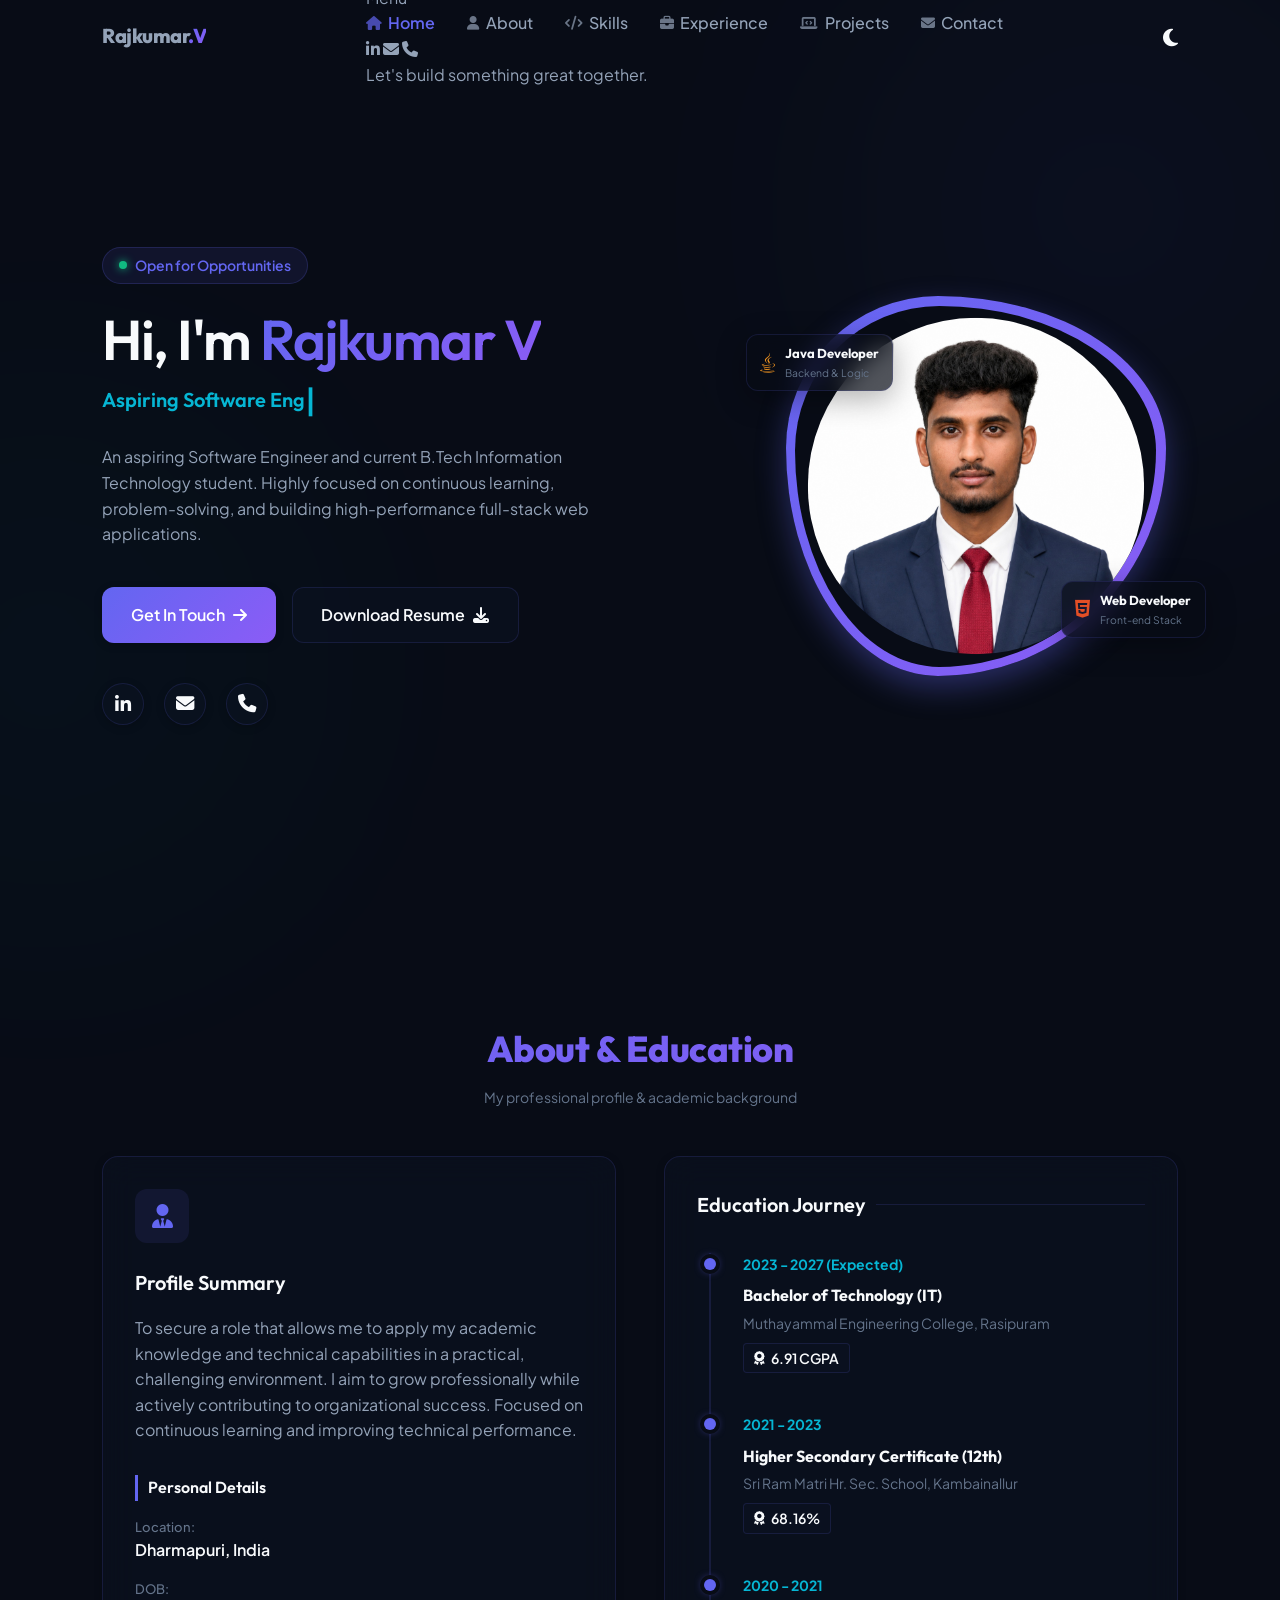
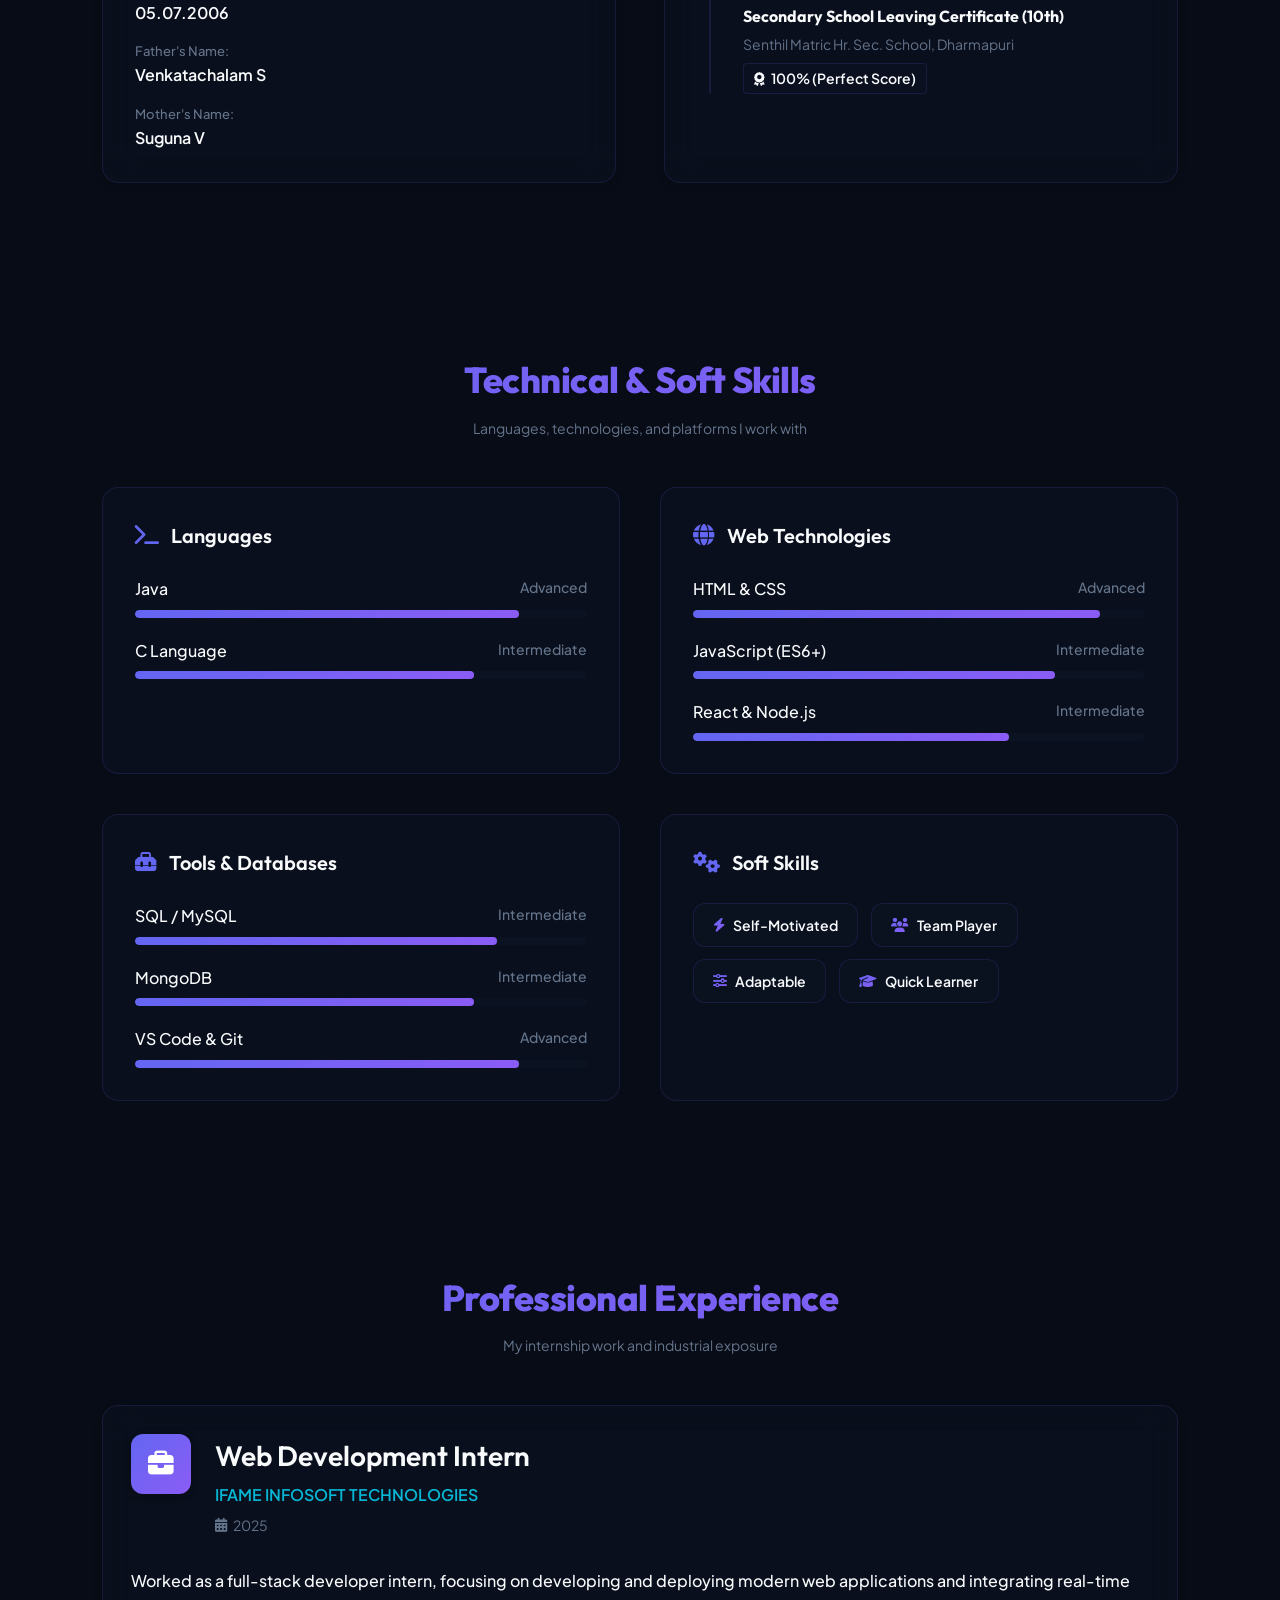
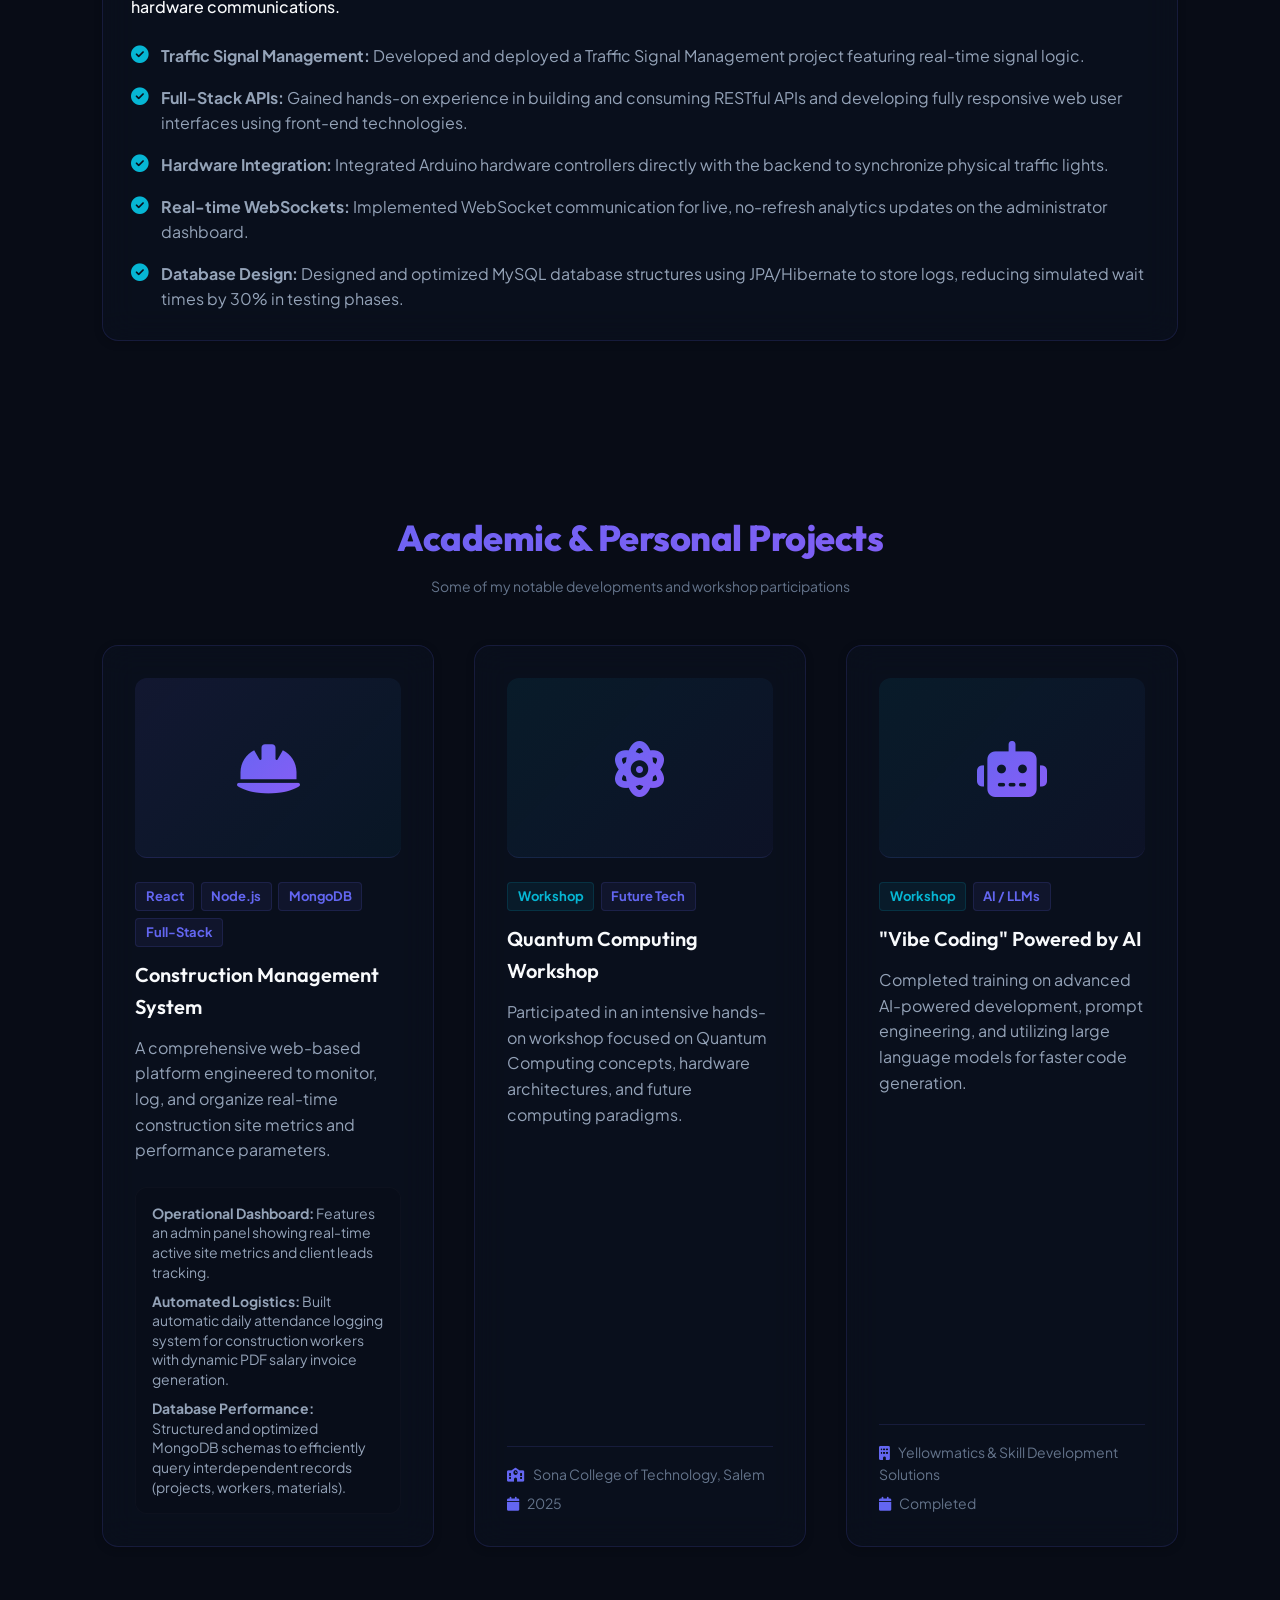
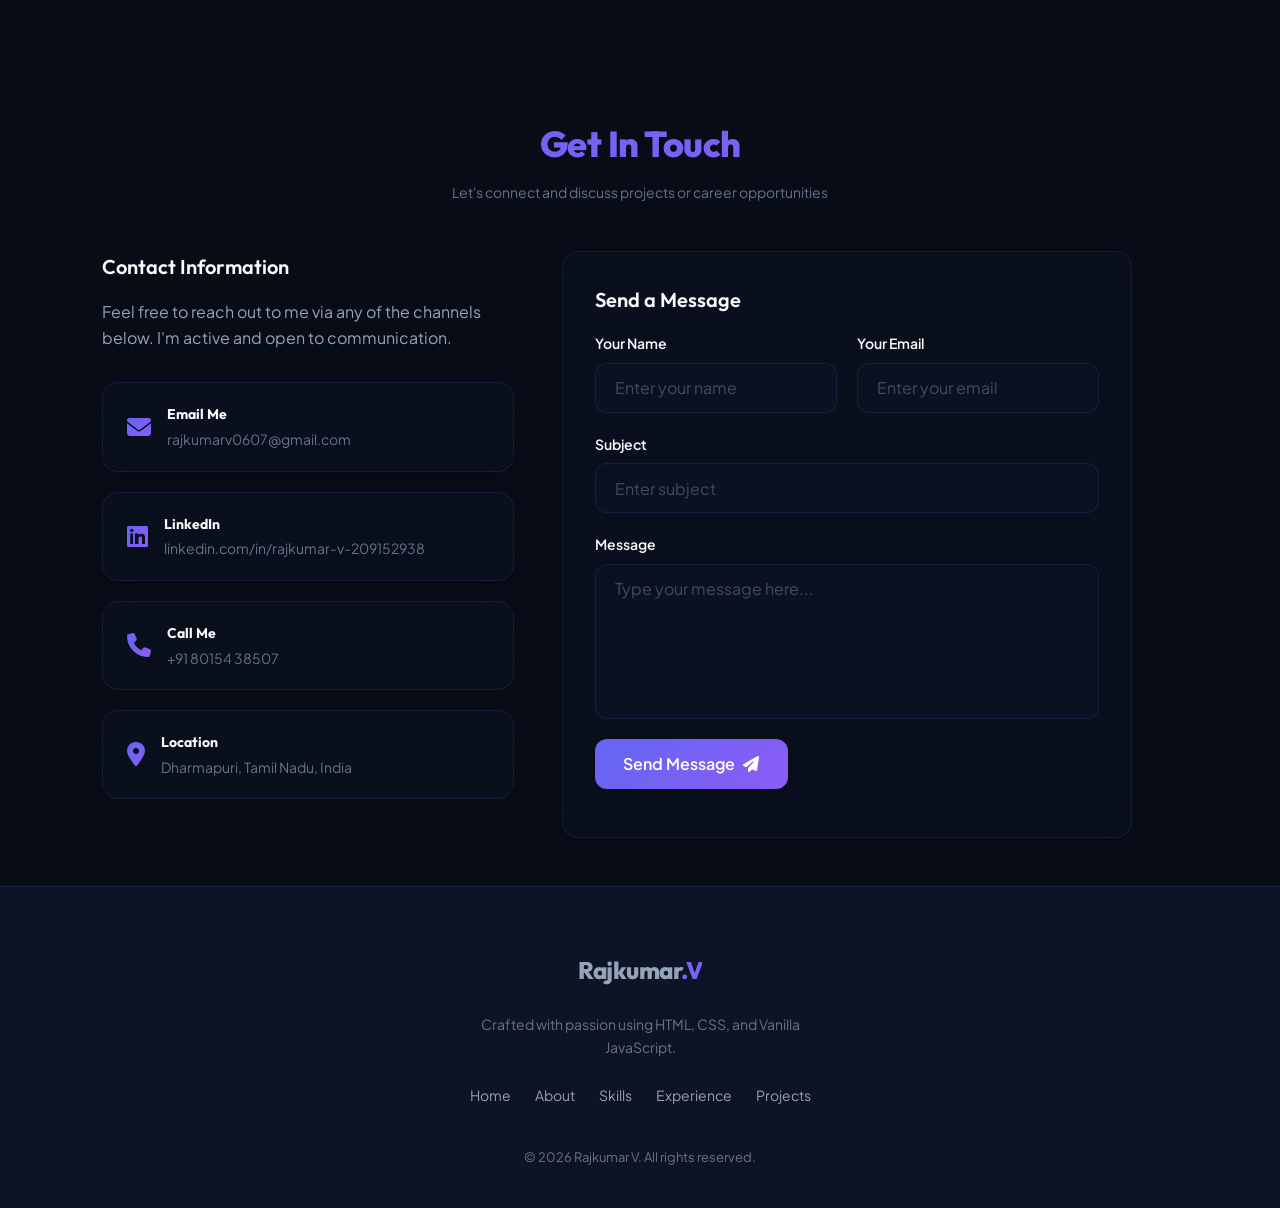
==== commit 7209e992: "updated for mobile view" ====
--- a/index.html
+++ b/index.html
@@ -168,8 +168,11 @@
         /*==================== REUSABLE LAYOUT CLASSES ====================*/
         .container {
             max-width: 1140px;
-            margin-left: var(--mb-1-5);
-            margin-right: var(--mb-1-5);
+            width: 100%;
+            margin-left: auto;
+            margin-right: auto;
+            padding-left: var(--mb-1-5);
+            padding-right: var(--mb-1-5);
         }
 
         .grid {
@@ -179,6 +182,7 @@
 
         .section {
             padding: 6.5rem 0 2rem;
+            overflow-x: hidden;
         }
 
         .section-title {
@@ -349,11 +353,69 @@
             font-weight: var(--font-semi-bold);
         }
 
-        .nav-toggle, .nav-close {
+        .nav-toggle {
             display: none;
-            font-size: 1.25rem;
-            color: var(--title-color);
+            position: relative;
+            width: 2.35rem;
+            height: 2.35rem;
+            border-radius: 50%;
+            align-items: center;
+            justify-content: center;
             cursor: pointer;
+            background: var(--surface-color);
+            border: 1px solid var(--border-color);
+            transition: var(--transition-smooth);
+            z-index: calc(var(--z-modal) + 2);
+        }
+
+        .nav-toggle:hover {
+            border-color: var(--first-color);
+            box-shadow: 0 0 0 6px rgba(99, 102, 241, 0.08);
+        }
+
+        .nav-toggle-bars {
+            position: relative;
+            width: 1.05rem;
+            height: 0.7rem;
+        }
+
+        .nav-toggle-bars span {
+            position: absolute;
+            left: 0;
+            width: 100%;
+            height: 2px;
+            border-radius: 2px;
+            background: var(--title-color);
+            transition: transform 0.35s cubic-bezier(0.65, 0, 0.35, 1),
+                        opacity 0.25s ease,
+                        top 0.35s cubic-bezier(0.65, 0, 0.35, 1),
+                        background-color 0.3s ease;
+        }
+
+        .nav-toggle-bars span:nth-child(1) { top: 0; }
+        .nav-toggle-bars span:nth-child(2) { top: 50%; transform: translateY(-50%); }
+        .nav-toggle-bars span:nth-child(3) { top: 100%; transform: translateY(-100%); }
+
+        .nav-toggle.is-active .nav-toggle-bars span {
+            background: var(--first-color);
+        }
+
+        .nav-toggle.is-active .nav-toggle-bars span:nth-child(1) {
+            top: 50%;
+            transform: translateY(-50%) rotate(45deg);
+        }
+
+        .nav-toggle.is-active .nav-toggle-bars span:nth-child(2) {
+            opacity: 0;
+        }
+
+        .nav-toggle.is-active .nav-toggle-bars span:nth-child(3) {
+            top: 50%;
+            transform: translateY(-50%) rotate(-45deg);
+        }
+
+        .nav-close {
+            display: none;
         }
 
         .nav-actions {
@@ -403,14 +465,14 @@
 
         /*==================== HERO (HOME) ====================*/
         .home {
-            min-height: 100vh;
+            min-height: 100svh;
             display: flex;
             align-items: center;
         }
 
         .home-container {
             align-items: center;
-            row-gap: 4rem;
+            row-gap: 2.5rem;
         }
 
         .home-badge {
@@ -473,8 +535,9 @@
 
         .home-buttons {
             display: flex;
-            column-gap: 1.5rem;
-            margin-bottom: var(--mb-3);
+            flex-wrap: wrap;
+            gap: 1rem;
+            margin-bottom: var(--mb-2-5);
         }
 
         .home-socials {
@@ -508,8 +571,9 @@
         .home-img-wrapper {
             position: relative;
             justify-self: center;
-            width: 320px;
-            height: 320px;
+            width: 260px;
+            height: 260px;
+            flex-shrink: 0;
         }
 
         .home-img-bg {
@@ -555,14 +619,16 @@
             position: absolute;
             display: flex;
             align-items: center;
-            column-gap: 0.8rem;
+            column-gap: 0.6rem;
             background: rgba(8, 12, 22, 0.7);
             backdrop-filter: blur(12px);
             -webkit-backdrop-filter: blur(12px);
             border: 1px solid var(--border-color);
             border-radius: var(--border-radius-sm);
-            padding: 0.6rem 1.2rem;
+            padding: 0.5rem 0.85rem;
             box-shadow: var(--shadow-md);
+            white-space: nowrap;
+            max-width: calc(100% - 20px);
         }
 
         .light-theme .floating-badge {
@@ -570,29 +636,29 @@
         }
 
         .floating-badge i {
-            font-size: 1.5rem;
+            font-size: 1.25rem;
         }
 
         .floating-badge h4 {
-            font-size: var(--small-font-size);
+            font-size: var(--smaller-font-size);
             font-weight: var(--font-bold);
             margin-bottom: 0.1rem;
         }
 
         .floating-badge p {
-            font-size: var(--smaller-font-size);
+            font-size: 0.65rem;
             color: var(--text-color-light);
         }
 
         .badge-1 {
-            top: 15%;
-            left: -40px;
+            top: 10%;
+            left: -20px;
             animation: float 4s ease-in-out infinite;
         }
 
         .badge-2 {
-            bottom: 15%;
-            right: -40px;
+            bottom: 10%;
+            right: -20px;
             animation: float 4.5s ease-in-out infinite alternate;
         }
 
@@ -845,7 +911,7 @@
         /*==================== EXPERIENCE (INTERNSHIP) ====================*/
         .experience-card {
             position: relative;
-            padding: 2.5rem;
+            padding: 1.75rem;
         }
 
         .experience-header {
@@ -1165,6 +1231,7 @@
             border-top: 1px solid var(--border-color);
             padding: 4rem 0 2.5rem;
             transition: var(--transition-smooth);
+            /* Extra bottom space on mobile for bottom nav */
         }
 
         .footer-container {
@@ -1260,124 +1327,450 @@
         }
 
         /*==================== RESPONSIVE BREAKPOINTS ====================*/
-        /* Small devices */
-        @media screen and (max-width: 350px) {
+
+        /* ── XS: max 380px ──────────────────────────────────────────── */
+        @media screen and (max-width: 380px) {
             .container {
-                margin-left: var(--mb-1);
-                margin-right: var(--mb-1);
-            }
-            
+                padding-left: 1rem;
+                padding-right: 1rem;
+            }
+
+            .home-title {
+                font-size: 2rem;
+                letter-spacing: -1px;
+            }
+
+            .home-img-wrapper {
+                width: 220px;
+                height: 220px;
+            }
+
+            .home-buttons .btn {
+                padding: 0.75rem 1.25rem;
+                font-size: var(--small-font-size);
+                width: 100%;
+                justify-content: center;
+            }
+
+            .badge-1 { left: -5px; }
+            .badge-2 { right: -5px; }
+
+            .floating-badge h4 { display: none; }
+            .floating-badge p  { display: none; }
+
+            .details-grid {
+                grid-template-columns: 1fr;
+            }
+
+            .section-title {
+                font-size: var(--h2-font-size);
+            }
+        }
+
+        /* ── SM mobile: max 576px ────────────────────────────────────── */
+        @media screen and (max-width: 576px) {
+            .section {
+                padding: 5.5rem 0 2rem;
+            }
+
+            /* Hero: image on top, text below — better visual hierarchy */
+            .home-container {
+                display: flex;
+                flex-direction: column-reverse;
+                align-items: center;
+                text-align: center;
+                row-gap: 1.75rem;
+                padding-top: 1.5rem;
+                padding-bottom: 1.5rem;
+            }
+
+            .home-content {
+                width: 100%;
+            }
+
+            .home-badge {
+                margin-left: auto;
+                margin-right: auto;
+            }
+
+            .home-subtitle-wrapper {
+                justify-content: center;
+            }
+
+            .home-description {
+                max-width: 100%;
+            }
+
             .home-buttons {
-                flex-direction: column;
-                row-gap: 1rem;
-            }
-            
+                justify-content: center;
+            }
+
+            .home-socials {
+                justify-content: center;
+            }
+
             .home-img-wrapper {
                 width: 240px;
                 height: 240px;
             }
-            
-            .badge-1 { left: -10px; }
-            .badge-2 { right: -10px; }
-            
-            .details-grid {
+
+            /* Floating badges — pull them in so they don't clip viewport */
+            .badge-1 { left: -10px; top: 8%; }
+            .badge-2 { right: -10px; bottom: 8%; }
+
+            /* About */
+            .about-container {
                 grid-template-columns: 1fr;
-            }
-        }
-
-        /* Medium devices */
+                row-gap: 1.5rem;
+            }
+
+            .profile-card, .education-timeline-wrapper {
+                padding: 1.5rem;
+            }
+
+            /* Skills */
+            .skills-container {
+                grid-template-columns: 1fr;
+            }
+
+            /* Experience */
+            .experience-card {
+                padding: 1.25rem;
+            }
+
+            .experience-header {
+                flex-direction: column;
+                row-gap: 0.75rem;
+            }
+
+            .exp-meta h3 {
+                font-size: var(--h3-font-size);
+            }
+
+            /* Projects */
+            .projects-grid {
+                grid-template-columns: 1fr;
+            }
+
+            /* Contact */
+            .contact-container {
+                grid-template-columns: 1fr;
+                row-gap: 1.5rem;
+            }
+
+            .contact-cards-grid {
+                grid-template-columns: 1fr;
+            }
+
+            .contact-form-container {
+                padding: 1.5rem;
+            }
+
+            .form-submit-btn {
+                width: 100%;
+                align-self: stretch;
+            }
+
+        }
+
+        /* ── MD: 577px – 767px ───────────────────────────────────────── */
+        @media screen and (min-width: 577px) and (max-width: 767px) {
+            .section {
+                padding: 6rem 0 2rem;
+            }
+
+            /* Hero: image on right (small 2-col) */
+            .home-container {
+                grid-template-columns: 1fr 0.8fr;
+                column-gap: 1.5rem;
+                align-items: center;
+            }
+
+            .home-img-wrapper {
+                width: 230px;
+                height: 230px;
+            }
+
+            .badge-1 { left: -15px; }
+            .badge-2 { right: -15px; }
+
+            .about-container {
+                grid-template-columns: 1fr;
+                row-gap: 1.5rem;
+            }
+
+            .contact-container {
+                grid-template-columns: 1fr;
+                row-gap: 1.5rem;
+            }
+        }
+
+        /* ── Mobile Navigation — Premium Fullscreen Hamburger Menu (≤767px) ── */
         @media screen and (max-width: 767px) {
+            .nav-toggle {
+                display: flex;
+            }
+
+            body.menu-open {
+                overflow: hidden;
+            }
+
             .nav-menu {
                 position: fixed;
-                top: -100%;
-                left: 0;
+                inset: 0;
                 width: 100%;
-                background-color: var(--surface-color-solid);
+                height: 100svh;
+                display: flex;
+                flex-direction: column;
+                justify-content: space-between;
+                background:
+                    radial-gradient(circle at 85% 8%, rgba(99, 102, 241, 0.22) 0%, rgba(0,0,0,0) 45%),
+                    radial-gradient(circle at 8% 92%, rgba(6, 182, 212, 0.16) 0%, rgba(0,0,0,0) 45%),
+                    rgba(8, 10, 20, 0.72);
+                backdrop-filter: blur(28px) saturate(140%);
+                -webkit-backdrop-filter: blur(28px) saturate(140%);
+                padding: 5.5rem 2rem 2.5rem;
+                z-index: calc(var(--z-modal) + 1);
+                opacity: 0;
+                visibility: hidden;
+                transform: translateY(-12px) scale(1.02);
+                transition: opacity 0.45s cubic-bezier(0.65, 0, 0.35, 1),
+                            transform 0.45s cubic-bezier(0.65, 0, 0.35, 1),
+                            visibility 0s linear 0.45s;
+            }
+
+            .light-theme .nav-menu {
+                background:
+                    radial-gradient(circle at 85% 8%, rgba(99, 102, 241, 0.14) 0%, rgba(0,0,0,0) 45%),
+                    radial-gradient(circle at 8% 92%, rgba(8, 145, 178, 0.10) 0%, rgba(0,0,0,0) 45%),
+                    rgba(248, 250, 252, 0.85);
+            }
+
+            .nav-menu.show-menu {
+                opacity: 1;
+                visibility: visible;
+                transform: translateY(0) scale(1);
+                transition: opacity 0.45s cubic-bezier(0.65, 0, 0.35, 1),
+                            transform 0.45s cubic-bezier(0.65, 0, 0.35, 1),
+                            visibility 0s linear 0s;
+            }
+
+            .nav-menu-top {
+                display: flex;
+                align-items: center;
+                justify-content: space-between;
+            }
+
+            .nav-menu-eyebrow {
+                font-family: var(--title-font);
+                font-size: var(--smaller-font-size);
+                font-weight: var(--font-bold);
+                letter-spacing: 2.5px;
+                text-transform: uppercase;
+                color: var(--text-color-light);
+            }
+
+            .nav-close {
+                display: flex;
+                align-items: center;
+                justify-content: center;
+                width: 2.35rem;
+                height: 2.35rem;
+                border-radius: 50%;
+                background: var(--surface-color);
+                border: 1px solid var(--border-color);
+                color: var(--title-color);
+                font-size: 1rem;
+                transition: var(--transition-smooth);
+            }
+
+            .nav-close:hover {
+                color: var(--first-color);
+                border-color: var(--first-color);
+                transform: rotate(90deg);
+            }
+
+            .nav-list {
+                counter-reset: nav-item;
+                display: flex;
+                flex-direction: column;
+                row-gap: 0.35rem;
+                margin: auto 0;
+            }
+
+            .nav-item {
+                counter-increment: nav-item;
                 border-bottom: 1px solid var(--border-color);
-                box-shadow: 0 4px 20px rgba(0, 0, 0, 0.15);
-                padding: 4.5rem 0 3.5rem;
+                opacity: 0;
+                transform: translateY(18px);
+                transition: opacity 0.5s ease, transform 0.5s ease;
+            }
+
+            .nav-menu.show-menu .nav-item {
+                opacity: 1;
+                transform: translateY(0);
+            }
+
+            .nav-item:nth-child(1) { transition-delay: 0.08s; }
+            .nav-item:nth-child(2) { transition-delay: 0.14s; }
+            .nav-item:nth-child(3) { transition-delay: 0.20s; }
+            .nav-item:nth-child(4) { transition-delay: 0.26s; }
+            .nav-item:nth-child(5) { transition-delay: 0.32s; }
+            .nav-item:nth-child(6) { transition-delay: 0.38s; }
+
+            .nav-link {
+                position: relative;
+                padding: 0.95rem 0.1rem;
+                font-family: var(--title-font);
+                font-size: 1.55rem;
+                font-weight: var(--font-bold);
+                letter-spacing: -0.3px;
+                column-gap: 0.85rem;
+            }
+
+            .nav-link::before {
+                content: counter(nav-item, decimal-leading-zero);
+                font-size: 0.8rem;
+                font-weight: var(--font-semi-bold);
+                color: var(--first-color);
+                opacity: 0.75;
+                font-family: var(--body-font);
+            }
+
+            .nav-link i {
+                display: none;
+            }
+
+            .nav-link::after {
+                content: '\f105';
+                font-family: 'Font Awesome 6 Free';
+                font-weight: 900;
+                margin-left: auto;
+                font-size: 0.9rem;
+                color: var(--text-color-light);
+                opacity: 0;
+                transform: translateX(-6px);
                 transition: var(--transition-smooth);
-                z-index: var(--z-fixed);
-            }
-            
-            .light-theme .nav-menu {
-                background-color: var(--bg-color);
-            }
-            
-            .nav-menu.show-menu {
-                top: 0;
-            }
-
-            .nav-list {
+            }
+
+            .nav-link.active-link::after,
+            .nav-link:hover::after {
+                opacity: 1;
+                transform: translateX(0);
+            }
+
+            .nav-link.active-link {
+                color: var(--first-color);
+            }
+
+            .nav-menu-footer {
+                display: flex;
                 flex-direction: column;
+                row-gap: 1.25rem;
+                padding-top: 1.5rem;
+                border-top: 1px solid var(--border-color);
+                opacity: 0;
+                transform: translateY(14px);
+                transition: opacity 0.5s ease 0.42s, transform 0.5s ease 0.42s;
+            }
+
+            .nav-menu.show-menu .nav-menu-footer {
+                opacity: 1;
+                transform: translateY(0);
+            }
+
+            .nav-menu-socials {
+                display: flex;
+                column-gap: 0.85rem;
+            }
+
+            .nav-menu-socials a {
+                width: 2.75rem;
+                height: 2.75rem;
+                display: flex;
                 align-items: center;
-                row-gap: 2rem;
-            }
-            
-            .nav-toggle, .nav-close {
-                display: inline-block;
-            }
-            
-            .nav-close {
-                position: absolute;
-                top: 1.5rem;
-                right: 1.5rem;
-            }
-        }
-
-        @media screen and (min-width: 576px) {
-            .form-group-grid {
-                grid-template-columns: repeat(2, 1fr);
-            }
-        }
-
+                justify-content: center;
+                border-radius: 50%;
+                background: var(--surface-color);
+                border: 1px solid var(--border-color);
+                color: var(--title-color);
+                font-size: 1rem;
+                transition: var(--transition-smooth);
+            }
+
+            .nav-menu-socials a:hover {
+                background: var(--gradient-primary);
+                color: #fff;
+                border-color: transparent;
+                transform: translateY(-3px);
+            }
+
+            .nav-menu-caption {
+                font-size: var(--small-font-size);
+                color: var(--text-color-light);
+            }
+        }
+
+        /* ── LG: 768px+ ──────────────────────────────────────────────── */
         @media screen and (min-width: 768px) {
             .section {
                 padding: 7.5rem 0 3rem;
             }
-            
+
             .home-container {
                 grid-template-columns: 1.2fr 0.8fr;
                 column-gap: 2rem;
             }
-            
+
+            .home-img-wrapper {
+                width: 320px;
+                height: 320px;
+            }
+
             .about-container {
                 grid-template-columns: 1fr 1fr;
                 column-gap: 3rem;
             }
-            
+
             .skills-container {
                 grid-template-columns: repeat(2, 1fr);
                 gap: 2.5rem;
             }
-            
+
             .projects-grid {
                 grid-template-columns: repeat(2, 1fr);
                 gap: 2.5rem;
             }
-            
+
             .contact-container {
                 grid-template-columns: 0.9fr 1.1fr;
                 column-gap: 3rem;
             }
-        }
-
-        /* Large devices */
+
+            .form-group-grid {
+                grid-template-columns: repeat(2, 1fr);
+            }
+        }
+
+        /* ── XL: 968px+ ──────────────────────────────────────────────── */
         @media screen and (min-width: 968px) {
             .container {
-                margin-left: auto;
-                margin-right: auto;
-            }
-            
+                padding-left: 2rem;
+                padding-right: 2rem;
+            }
+
             .home-container {
                 column-gap: 4rem;
             }
-            
+
             .home-img-wrapper {
                 width: 380px;
                 height: 380px;
             }
-            
+
+            .badge-1 { left: -40px; }
+            .badge-2 { right: -40px; }
+
             .projects-grid {
                 grid-template-columns: repeat(3, 1fr);
             }
@@ -1409,6 +1802,13 @@
             </a>
             
             <div class="nav-menu" id="nav-menu">
+                <div class="nav-menu-top">
+                    <span class="nav-menu-eyebrow">Menu</span>
+                    <div class="nav-close" id="nav-close" aria-label="Close menu">
+                        <i class="fa-solid fa-xmark"></i>
+                    </div>
+                </div>
+
                 <ul class="nav-list">
                     <li class="nav-item"><a href="#home" class="nav-link active-link" id="link-home"><i class="fa-solid fa-house"></i> Home</a></li>
                     <li class="nav-item"><a href="#about" class="nav-link" id="link-about"><i class="fa-solid fa-user"></i> About</a></li>
@@ -1417,8 +1817,14 @@
                     <li class="nav-item"><a href="#projects" class="nav-link" id="link-projects"><i class="fa-solid fa-laptop-code"></i> Projects</a></li>
                     <li class="nav-item"><a href="#contact" class="nav-link" id="link-contact"><i class="fa-solid fa-envelope"></i> Contact</a></li>
                 </ul>
-                <div class="nav-close" id="nav-close">
-                    <i class="fa-solid fa-xmark"></i>
+
+                <div class="nav-menu-footer">
+                    <div class="nav-menu-socials">
+                        <a href="https://linkedin.com/in/rajkumar-v-209152938" target="_blank" aria-label="LinkedIn Profile"><i class="fa-brands fa-linkedin-in"></i></a>
+                        <a href="mailto:rajkumarv0607@gmail.com" aria-label="Email Rajkumar"><i class="fa-solid fa-envelope"></i></a>
+                        <a href="tel:+918015438507" aria-label="Call Rajkumar"><i class="fa-solid fa-phone"></i></a>
+                    </div>
+                    <p class="nav-menu-caption">Let's build something great together.</p>
                 </div>
             </div>
 
@@ -1430,8 +1836,10 @@
                 </button>
                 
                 <!-- Toggle Menu Button for Mobile -->
-                <div class="nav-toggle" id="nav-toggle">
-                    <i class="fa-solid fa-bars"></i>
+                <div class="nav-toggle" id="nav-toggle" aria-label="Open menu" aria-expanded="false" aria-controls="nav-menu">
+                    <span class="nav-toggle-bars">
+                        <span></span><span></span><span></span>
+                    </span>
                 </div>
             </div>
         </nav>
@@ -1511,7 +1919,7 @@
             <span class="section-subtitle">My professional profile & academic background</span>
 
             <div class="about-container container grid">
-                <div class="about-card profile-card">
+                <div class="about-card profile-card glass-card">
                     <div class="card-icon-container">
                         <i class="fa-solid fa-user-tie"></i>
                     </div>
@@ -1543,7 +1951,7 @@
                     </div>
                 </div>
 
-                <div class="education-timeline-wrapper">
+                <div class="education-timeline-wrapper glass-card">
                     <h3>Education Journey</h3>
                     
                     <div class="timeline">
@@ -1931,28 +2339,48 @@
               navToggle = document.getElementById('nav-toggle'),
               navClose = document.getElementById('nav-close')
 
-        /*===== MENU SHOW =====*/
+        function openMenu(){
+            navMenu.classList.add('show-menu')
+            navToggle.classList.add('is-active')
+            navToggle.setAttribute('aria-expanded', 'true')
+            navToggle.setAttribute('aria-label', 'Close menu')
+            document.body.classList.add('menu-open')
+        }
+
+        function closeMenu(){
+            navMenu.classList.remove('show-menu')
+            navToggle.classList.remove('is-active')
+            navToggle.setAttribute('aria-expanded', 'false')
+            navToggle.setAttribute('aria-label', 'Open menu')
+            document.body.classList.remove('menu-open')
+        }
+
+        /*===== MENU SHOW / HIDE =====*/
         if(navToggle){
             navToggle.addEventListener('click', () =>{
-                navMenu.classList.add('show-menu')
+                navMenu.classList.contains('show-menu') ? closeMenu() : openMenu()
             })
         }
 
-        /*===== MENU HIDDEN =====*/
         if(navClose){
-            navClose.addEventListener('click', () =>{
-                navMenu.classList.remove('show-menu')
+            navClose.addEventListener('click', closeMenu)
+        }
+
+        /* Close on Escape key */
+        document.addEventListener('keydown', (e) => {
+            if(e.key === 'Escape' && navMenu.classList.contains('show-menu')) closeMenu()
+        })
+
+        /* Close when tapping outside the menu panel content (fullscreen backdrop itself) */
+        if(navMenu){
+            navMenu.addEventListener('click', (e) => {
+                if(e.target === navMenu) closeMenu()
             })
         }
 
         /*==================== REMOVE MENU MOBILE ====================*/
         const navLink = document.querySelectorAll('.nav-link')
-
-        function linkAction(){
-            const navMenu = document.getElementById('nav-menu')
-            navMenu.classList.remove('show-menu')
-        }
-        navLink.forEach(n => n.addEventListener('click', linkAction))
+        navLink.forEach(n => n.addEventListener('click', closeMenu))
 
         /*==================== CHANGE BACKGROUND HEADER ====================*/
         function scrollHeader(){
@@ -2062,8 +2490,8 @@
 
         const revealObserver = new IntersectionObserver(revealCallback, {
             root: null,
-            threshold: 0.15,
-            rootMargin: "0px 0px -50px 0px"
+            threshold: 0.1,
+            rootMargin: "0px 0px -30px 0px"
         });
 
         animateElements.forEach(el => revealObserver.observe(el));
